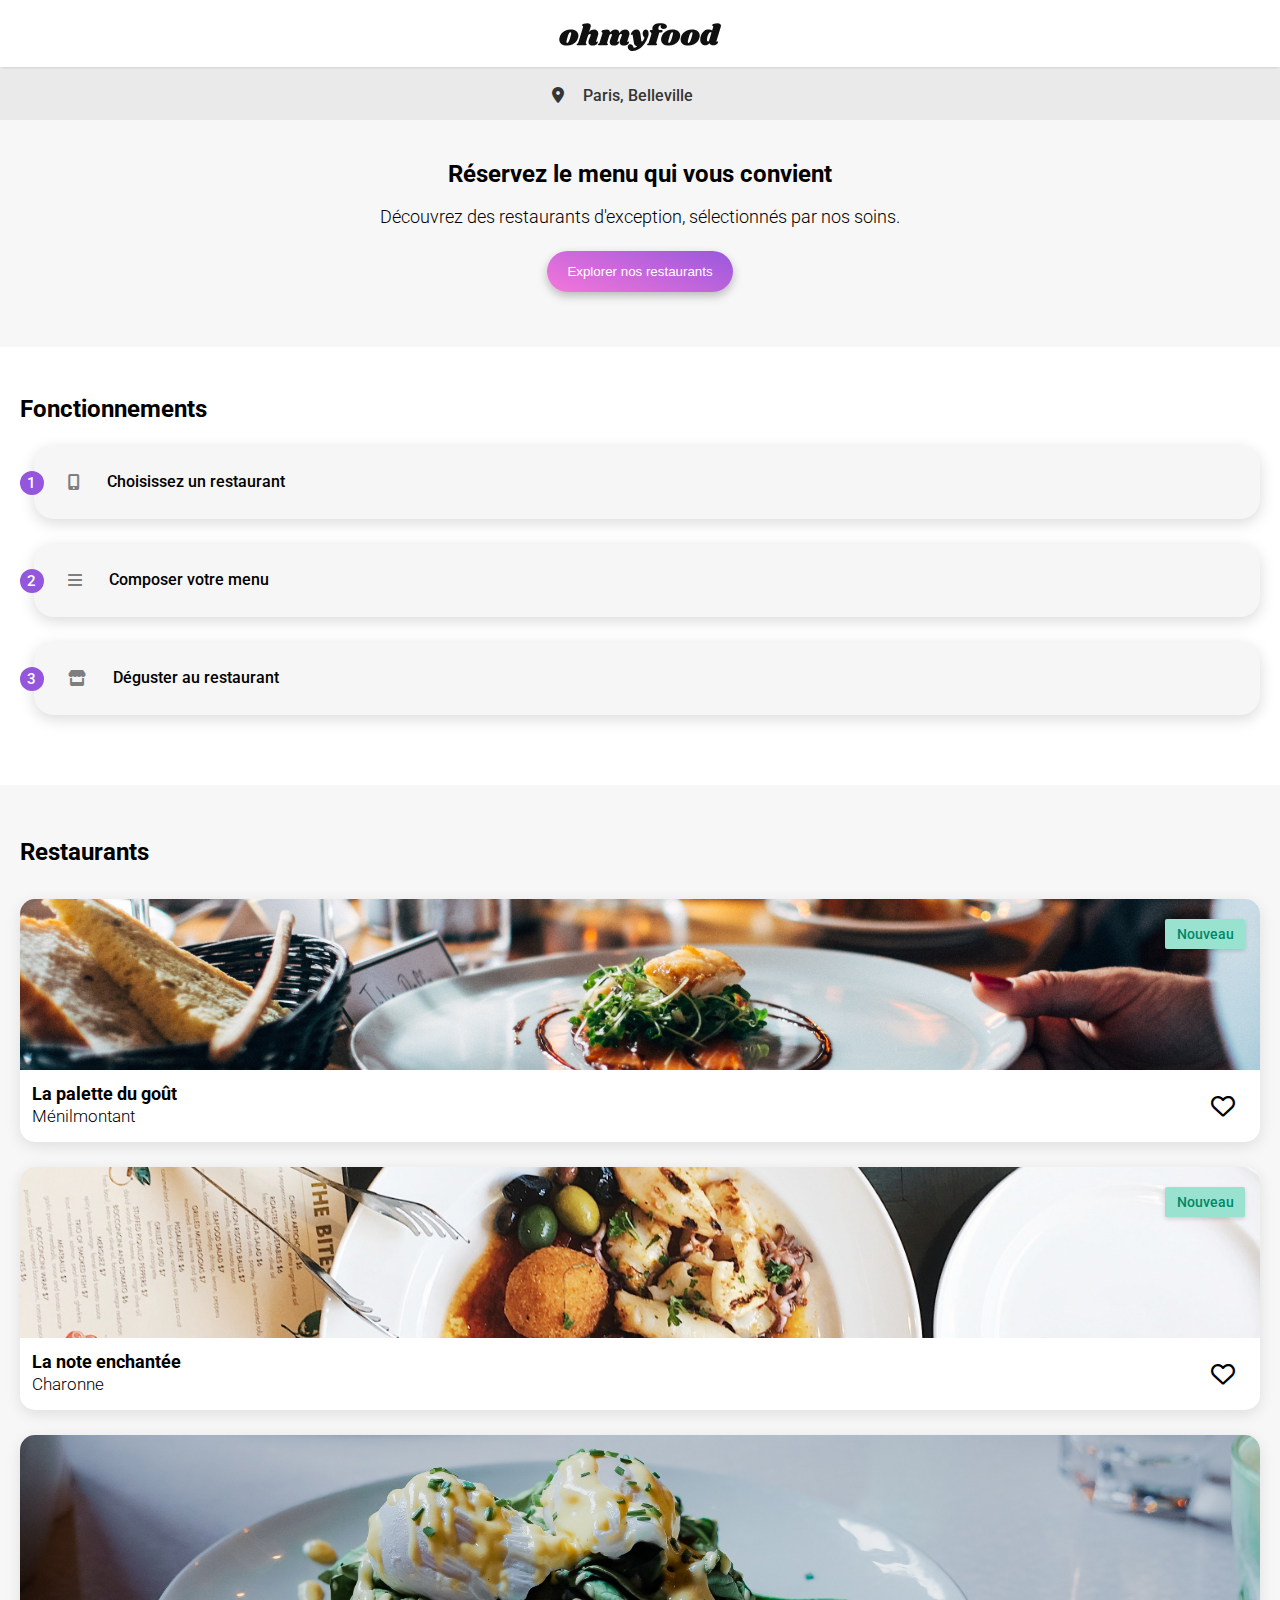
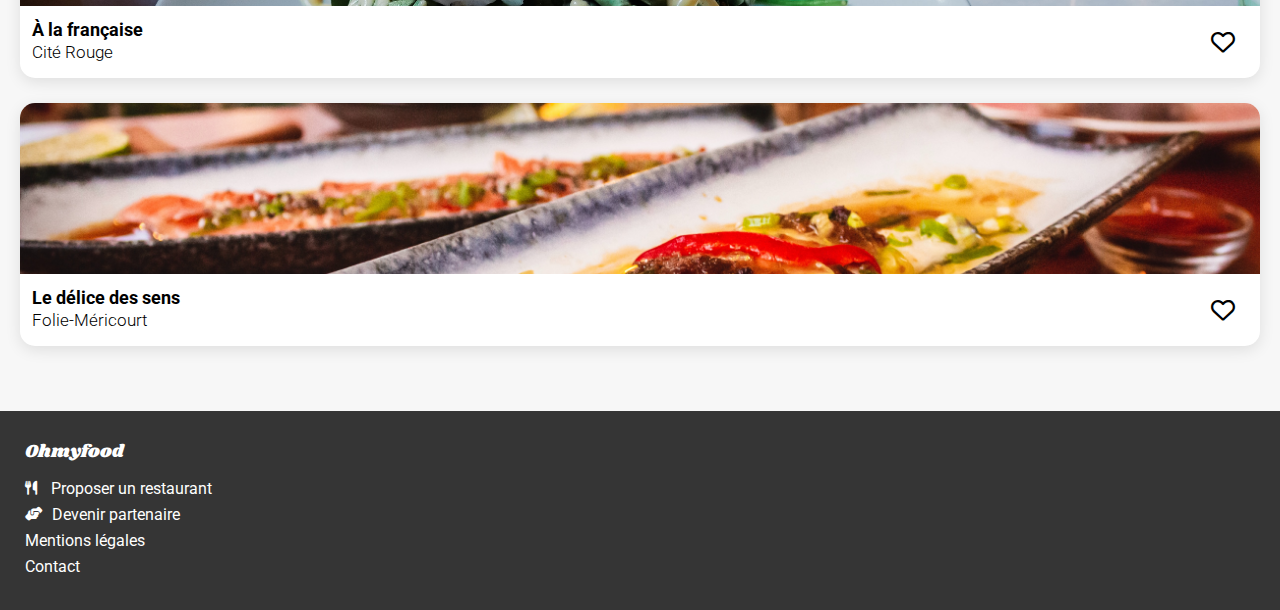
==== index.html @ 89a079c4 "bug icon" ====
<!DOCTYPE html>
<html lang="fr">
<head>
    <meta charset="UTF-8">
    <meta http-equiv="X-UA-Compatible" content="IE=edge">
    <meta name="viewport" content="width=device-width, initial-scale=1.0">
    <link rel="stylesheet" href="assets/style.css">
    <title>Oh My Food | Les meilleurs restaurants gastronomiques en un clic</title>
    <link rel="icon" type="images/png" sizes="16x16" href="assets/images/icons2-chef-hat-16.png">
    <link rel="preconnect" href="https://fonts.googleapis.com">
    <link rel="preconnect" href="https://fonts.gstatic.com" crossorigin>
    <link href="https://fonts.googleapis.com/css2?family=Roboto:wght@300;400;500;700&display=swap" rel="stylesheet">
    <link href="https://fonts.googleapis.com/css2?family=Shrikhand&display=swap" rel="stylesheet">
    <link rel="stylesheet" href="https://cdnjs.cloudflare.com/ajax/libs/font-awesome/6.3.0/css/all.min.css">
</head>
<body>
    <!-- Header -->
    <header class="logo">
        <a href="index.html"> <img src="assets/images/logo/ohmyfood@2x.svg" alt=""></a>
    </header>

    <main>
    <!-- réservation -->
        <section>
            <div class="location_reservation">
                <form class="location">
                        <i class="fa-sharp fa-solid fa-location-dot"></i>
                        <input type="search" id="city_location" name="city_search" value="Paris, Belleville" placeholder="Paris, Belleville">   
                </form>
            </div>
            <div class="explore_restaurants">
                <h1 class="title_reservation">Réservez le menu qui vous convient</h1>
                <p>Découvrez des restaurants d'exception, sélectionnés par nos soins.</p>
                <button class="button_explore" onclick="window.location.href = '#restaurants_cards';">Explorer nos restaurants</button>
            </div>
        </section>
    <!-- fonctionnement -->
        <section class="functionning">
            <h2>Fonctionnements</h2>
                <div class="main_function">
                    <div class="cards_function">
                        <div class="circle">1</div>
                        <a href="#" class="container_function">
                            <i class="fa-sharp fa-solid fa-mobile-screen-button"></i>
                            <p class="text_function">Choisissez un restaurant</p>
                        </a>
                    </div>
                    <div class="cards_function">
                        <div class="circle">2</div>
                        <a href="#" class="container_function">
                            <i class="fa-solid fa-bars"></i>
                            <p class="text_function">Composer votre menu</p>
                        </a>
                    </div>
                    <div class="cards_function">
                        <div class="circle">3</div>
                        <a href="#" class="container_function">
                            <i class="fa-solid fa-store"></i>
                            <p class="text_function">Déguster au restaurant</p>
                        </a>
                    </div>
                </div>
        </section>
    <!-- Restaurants -->
        <section id="restaurants_cards"> 
            <h2 class="title_section_restaurants">Restaurants</h2>
            <div class="section_small_cards">
                <a href="restaurants/menu_la_palette_du_gout.html" class="card">
                    <div class="new">
                        <span class="new_text">Nouveau</span>
                    </div>         
                    <img src="assets/images/restaurants/jay-wennington-N_Y88TWmGwA-unsplash.jpg" alt="entrée saumon fumé salade verte et soja">
                    <div class="container_restaurant">
                        <h3>La palette du goût</h3>
                        <p class="text_restaurant">Ménilmontant</p>
                    </div>
                    <div class="icons">
                        <i class="fa-sharp fa-regular fa-heart fa-xl"></i>
                        <i class="fa-sharp fa-solid fa-heart fa-xl"></i>  
                    </div>
                    
                </a>

                <a href="restaurants/menu_la_note_enchantee.html" class="card">
                    <div class="new">
                        <span class="new_text">Nouveau</span>
                    </div>
                    <img src="assets/images/restaurants/stil-u2Lp8tXIcjw-unsplash.jpg" alt="entrée saumon fumé salade verte et soja">
                    <div class="container_restaurant">
                        <h3>La note enchantée</h3>
                        <p class="text_restaurant">Charonne</p>
                    </div>
                    <div class="icons">
                        <i class="fa-sharp fa-regular fa-heart fa-xl"></i>
                        <i class="fa-sharp fa-solid fa-heart fa-xl"></i>  
                    </div>
                </a>

                <a href="restaurants/menu_a_la_francaise.html" class="card">
                    <img src="assets/images/restaurants/toa-heftiba-DQKerTsQwi0-unsplash.jpg" alt="entrée saumon fumé salade verte et soja">
                    <div class="container_restaurant">
                        <h3>À la française</h3>
                        <p class="text_restaurant">Cité Rouge</p>
                    </div>
                    <div class="icons">
                        <i class="fa-sharp fa-regular fa-heart fa-xl"></i>
                        <i class="fa-sharp fa-solid fa-heart fa-xl"></i>  
                    </div>
                </a>

                <a href="restaurants/menu_le_delice_des_sens.html" class="card">
                    <img src="assets/images/restaurants/louis-hansel-shotsoflouis-qNBGVyOCY8Q-unsplash.jpg" alt="entrée saumon fumé salade verte et soja">
                    <div class="container_restaurant">
                        <h3>Le délice des sens</h3>
                        <p class="text_restaurant">Folie-Méricourt</p>
                    </div>
                    <div class="icons">
                        <i class="fa-sharp fa-regular fa-heart fa-xl"></i>
                        <i class="fa-sharp fa-solid fa-heart fa-xl"></i>  
                    </div>
                </a>
            </div>
        </section>
    </main>

    <!-- footer -->
    <footer class="footer">

        <div class="footer_column">
            <p class="title_footer">Ohmyfood</p>
        </div>

        <div class="footer_column">
            <i class="fa-solid fa-utensils fa-sm"></i>
            <a href="#" class="link_footer">Proposer un restaurant</a>
        </div>

        <div class="footer_column">
            <i class="fa-solid fa-handshake-angle fa-sm"></i>
            <a href="#" class="link_footer2">Devenir partenaire</a>
        </div>

        <div class="footer_column">
            <a href="#">Mentions légales</a>
        </div>

        <div class="footer_column">
            <a href="mailto:@ohmyfood@contact.com">Contact</a>
        </div>

    </footer>    
</body>
</html>
---- assets/style.css ----
html, body, div, span, applet, object, iframe,
h1, h2, h3, h4, h5, h6, p, blockquote, pre,
a, abbr, acronym, address, big, cite, code,
del, dfn, em, img, ins, kbd, q, s, samp,
small, strike, strong, sub, sup, tt, var,
b, u, i, center,
dl, dt, dd, ol, ul, li,
fieldset, form, label, legend,
table, caption, tbody, tfoot, thead, tr, th, td,
article, aside, canvas, details, embed, 
figure, figcaption, footer, header, hgroup, 
menu, nav, output, ruby, section, summary,
time, mark, audio, video {
	margin: 0;
	padding: 0;
	border: 0;
	font-size: 100%;
	font: inherit;
	vertical-align: baseline;
    box-sizing: border-box;
}
/* HTML5 display-role reset for older browsers */
article, aside, details, figcaption, figure, 
footer, header, hgroup, menu, nav, section {
	display: block;
}
body {
	line-height: 1;
}
ol, ul {
	list-style: none;
}
blockquote, q {
	quotes: none;
}
blockquote:before, blockquote:after,
q:before, q:after {
	content: '';
	content: none;
}
table {
	border-collapse: collapse;
	border-spacing: 0;
}

html, body {
    font-family: 'Roboto', sans-serif;
    font-weight: 500;
    color: #000;
    font-size: 16px;
    background-color: #F7F7F7;
}

body a {
    text-decoration: none;
    color: #000;
}

h1, h2 {
    font-weight: 700;
    font-size: 24px;
}

h3 {
    font-weight: 700;
    font-size: 18px;
}

p {
    font-size: 16px;
}

/*header*/

.logo {
    display: flex;
    justify-content: center;
    background-color: #fff;
    box-shadow: 0px 2px 4px rgba(0, 0, 0, 0.15);
}

.logo a {
    margin: 15px 0 5px;
}

.logo img {
    width: 162px;
    height: 44px;
}

/*reservation*/

.location_reservation {
    display: flex;
    align-items: center;
    background-color: #EAEAEA;
    height: 50px;
    margin-top: 3px;
}

.location {
    margin: 0 auto;
    padding-left: 60px;

}

#city_location {
    border: none;
    background-color: transparent;
    margin-left: 5px;
    padding-left: 10px;
    height: 30px;
    color: #353535;
    font-size: 16px;
    font-weight: 500;
    font-family: 'Roboto', sans-serif;
    cursor: pointer;
}

#city_location::placeholder {
    color: #353535;
    font-size: 16px;
    font-weight: 500;
    font-family: 'Roboto', sans-serif;
}

#city_location:focus::placeholder {
    color: transparent;
}

#city_location:focus {
    border-radius: 20px;
    color: #353535;
}

.location .fa-location-dot {
    color: #353535;
    transition: none;
    opacity: 1;
}

.explore_restaurants {
    text-align: center;
}

.explore_restaurants h1 {
    margin: 40px 50px 0;
    line-height: 28px;
}

.explore_restaurants p {
    margin: 20px 30px 0;
    font-size: 18px;
    font-weight: 300;
}

.button_explore {
    margin: 25px 0 55px;
    border-radius: 25px;
    box-shadow: 0px 4px 10px rgba(0, 0, 0, 0.25);
    background: linear-gradient(200.64deg, #9356DC -5.2%, #FF79DA 110.74%);
    padding: 13px 20px;
    border: none;
    font-weight: 500;
    color: #fff;
    transform: scale(1);
    transition: all 0.3s ease-in 0.1s;
}

.button_explore:hover {
    box-shadow: 0px 4px 10px rgba(0, 0, 0, 0.35);
    opacity: 0.7;
    cursor: pointer;
    /*background: #FFFFFF;
    color: #9356DC;*/
    transform: scale(1.1);
}

/*fonctionnement*/

.functionning {
    background-color: #ffff;
    padding: 50px 20px 70px;
}

.cards_function {
    display: flex;
    align-items: center;
    margin-top: 25px;
    transform: scale(1);
    transition: transform 0.3s ease-in-out 0.1s;
}

.cards_function:hover {
    transform: scale(1.05);
}

.circle{
    padding:5px;
    width:24px;
    background:#9356DC;
    height:24px;
    text-align:center;
    border-radius:24px;
    color: #fff;
    font-size: 15px;
    margin-right: 25px;
    z-index: 2;
}

.container_function .fa-mobile-screen-button, .container_function .fa-bars, .container_function .fa-store {
    color: #7E7E7E;
    transition: none;
    opacity: 1;
}

.container_function {
    display: flex;
    width: 100%;
    height: 73px;
    background-color: #F6F6F6;
    box-shadow: 0px 4px 15px rgba(0, 0, 0, 0.15);
    border-radius: 20px;
    padding: 28px 0 28px 34px;
    margin-left: -35px;
    z-index: 1;
}

.container_function:hover {
    box-shadow: 0px 4px 15px rgba(0, 0, 0, 0.35);
}

.container_function:hover .fa-solid {
    color: #9356DC;
    transition: none;
    opacity: 1;
}

.text_function {
    padding-left: 27px;
}

/*restaurants*/

#restaurants_cards {
    margin: 55px 20px 65px;
}

.title_section_restaurants {
    margin-bottom: 35px;
}

.section_small_cards {
    display: flex;
    flex-direction: column;
    gap: 25px;
}

.card {
    display: grid;
    grid-template: 70% 30% / 75% 25%;
    width: 100%;
    background: #FFFFFF;
    box-shadow: 0px 4px 15px rgba(0, 0, 0, 0.1);
    border-radius: 15px;
    z-index: 0;
}

.card:hover {
    box-shadow: 0px 4px 15px rgba(0, 0, 0, 0.25);
}

.card img {
    grid-area: 1 / 1 / 2 / 3;
    border-top-right-radius: 15px;
    border-top-left-radius: 15px ;
    width:100%;
    height:171px;
    object-fit: cover;
}

.new {
    grid-area: 1 / 2 / 1 / 3;
    z-index: 1;
    display: flex;
    justify-content: flex-end;
    margin-top: 20px;
    margin-right: 15px;
}

.new_text {
    width: 80px;
    height: 30px;
    background-color: #99E2D0;
    color: #008766;
    font-size: 14px;
    text-align: center;
    padding: 8px 10px;
    box-shadow: 0px 2px 4px rgba(0, 0, 0, 0.15);
    border-radius: 2px;   
}

.container_restaurant {
    padding: 16px 25px 16px 12px;
}

.text_restaurant {
    margin-top: 5px;
    font-size: 17px;
    font-weight: 300;
}

.icons {
    display:flex;
    justify-content: flex-end;
    align-items: center;
    padding-right: 25px;
}

i.fa-regular {
    line-height: 1;
    margin-right: -24px;
}

i.fa-solid {
    color: transparent;
    line-height: 1;
    transition: opacity 0.5s ease-in;
    opacity: 0.5;
}

i.fa-solid:hover{
    background-image:linear-gradient(200.64deg, #9356DC -5.2%, #FF79DA 110.74%);
    background-clip: text;
    -webkit-background-clip: text;
    z-index: 1;
    opacity: 1;
}

/*footer*/

.footer {
    background: #353535;
    padding: 22px 25px 35px;
    color: #fff;
}

i.fa-utensils, i.fa-handshake-angle {
    color: #fff;
    transition: none;
    opacity: 1;
}

.title_footer {
    font-family: 'Shrikhand', cursive;
    font-size: 18px;
    color: #ffff;
    font-weight: 400;
    margin-bottom: 20px;
}

.footer a {
    color: #fff;
    font-size: 16px;
    font-weight: 400;
}

.footer a:hover {
    text-decoration: underline;
}

.footer_column {
    margin-top: 10px;
}

.link_footer {
    margin-left: 10px;
}

.link_footer2 {
    margin-left: 5px ;
}
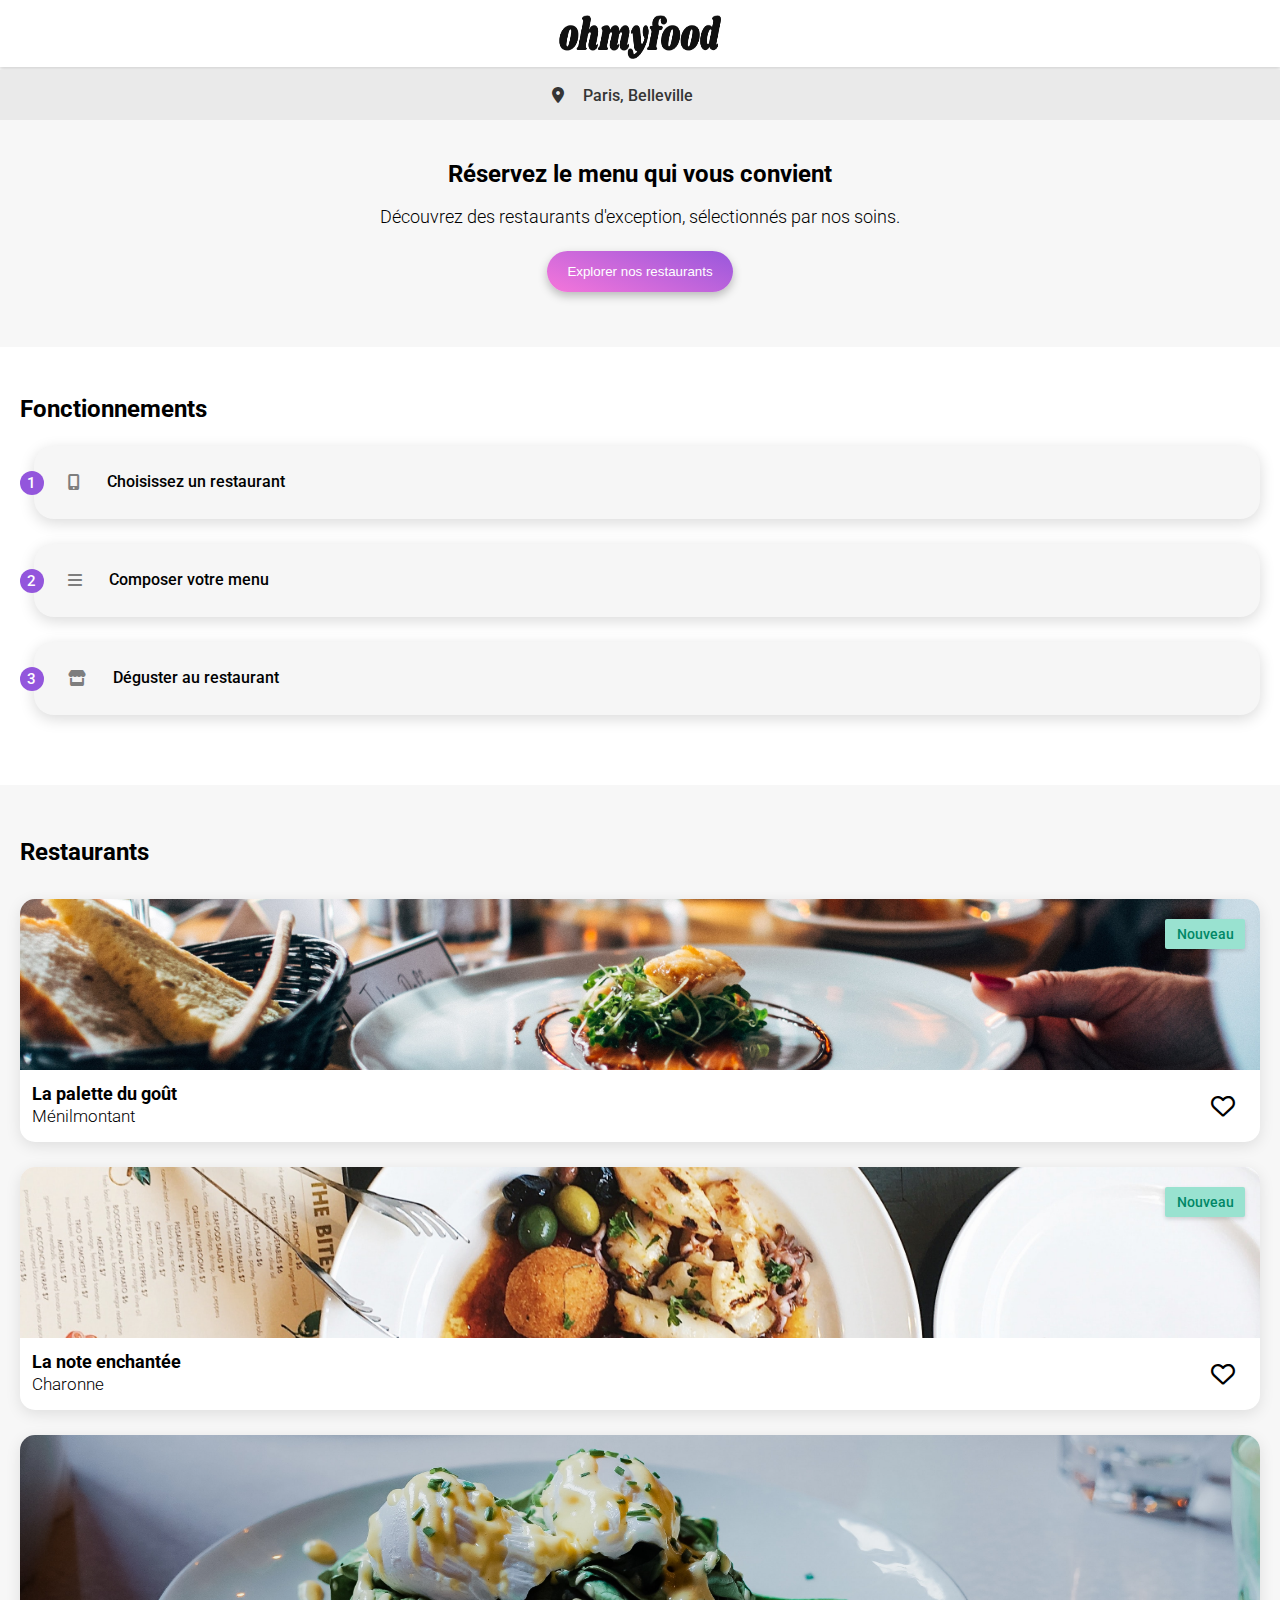
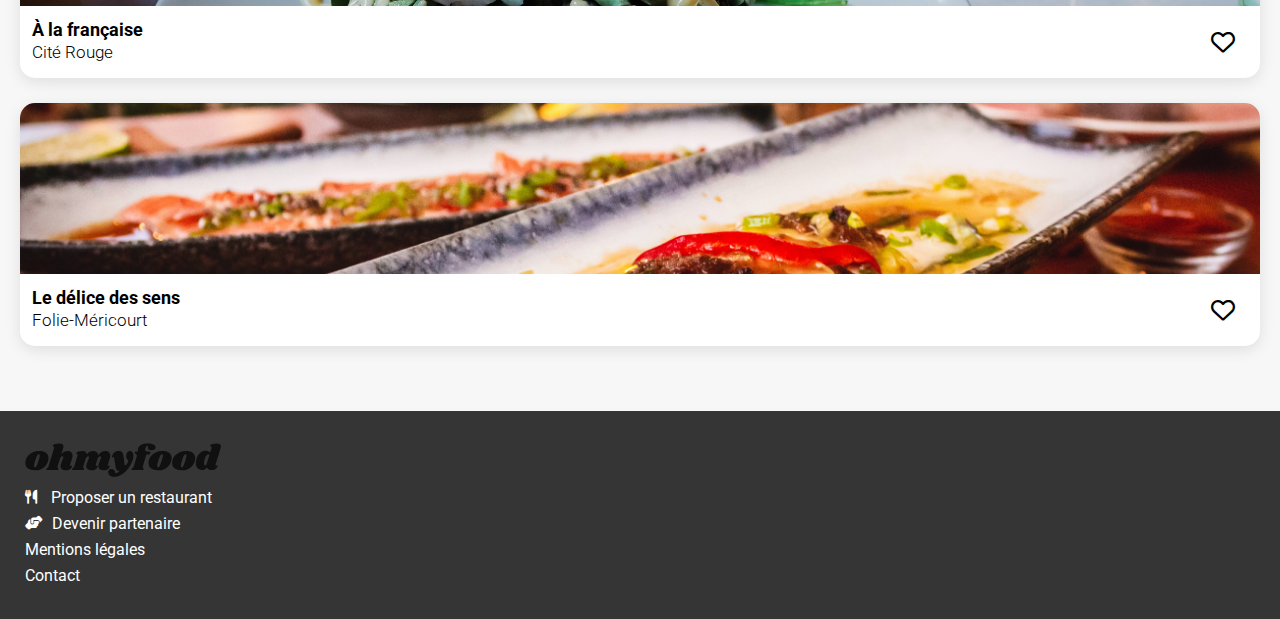
==== commit 38a0aed5: "icon svg" ====
--- a/index.html
+++ b/index.html
@@ -16,7 +16,7 @@
 <body>
     <!-- Header -->
     <header class="logo">
-        <a href="index.html"> <img src="assets/images/logo/ohmyfood@2x.svg" alt=""></a>
+        <a href="index.html"> <img src="assets/images/logo/ohmyfood.png" alt=""></a>
     </header>
 
     <main>
@@ -77,8 +77,7 @@
                     <div class="icons">
                         <i class="fa-sharp fa-regular fa-heart fa-xl"></i>
                         <i class="fa-sharp fa-solid fa-heart fa-xl"></i>  
-                    </div>
-                    
+                    </div>   
                 </a>
 
                 <a href="restaurants/menu_la_note_enchantee.html" class="card">
@@ -127,7 +126,7 @@
     <footer class="footer">
 
         <div class="footer_column">
-            <p class="title_footer">Ohmyfood</p>
+            <img src="assets/images/logo/ohmyfood@2x.svg" alt="logo_oh_my_food" class="icon_footer">
         </div>
 
         <div class="footer_column">
@@ -145,7 +144,7 @@
         </div>
 
         <div class="footer_column">
-            <a href="mailto:@ohmyfood@contact.com">Contact</a>
+            <a href="mailto:ohmyfood@contact.com" target="_blank">Contact</a>
         </div>
 
     </footer>    
--- a/assets/style.css
+++ b/assets/style.css
@@ -163,17 +163,13 @@
     border: none;
     font-weight: 500;
     color: #fff;
-    transform: scale(1);
-    transition: all 0.3s ease-in 0.1s;
+    transition: all 0.3s ease-out 0.2s;
 }
 
 .button_explore:hover {
     box-shadow: 0px 4px 10px rgba(0, 0, 0, 0.35);
-    opacity: 0.7;
     cursor: pointer;
-    /*background: #FFFFFF;
-    color: #9356DC;*/
-    transform: scale(1.1);
+    filter: brightness(1.15);
 }
 
 /*fonctionnement*/
@@ -268,6 +264,7 @@
 
 .card:hover {
     box-shadow: 0px 4px 15px rgba(0, 0, 0, 0.25);
+    filter: brightness(1.1);
 }
 
 .card img {
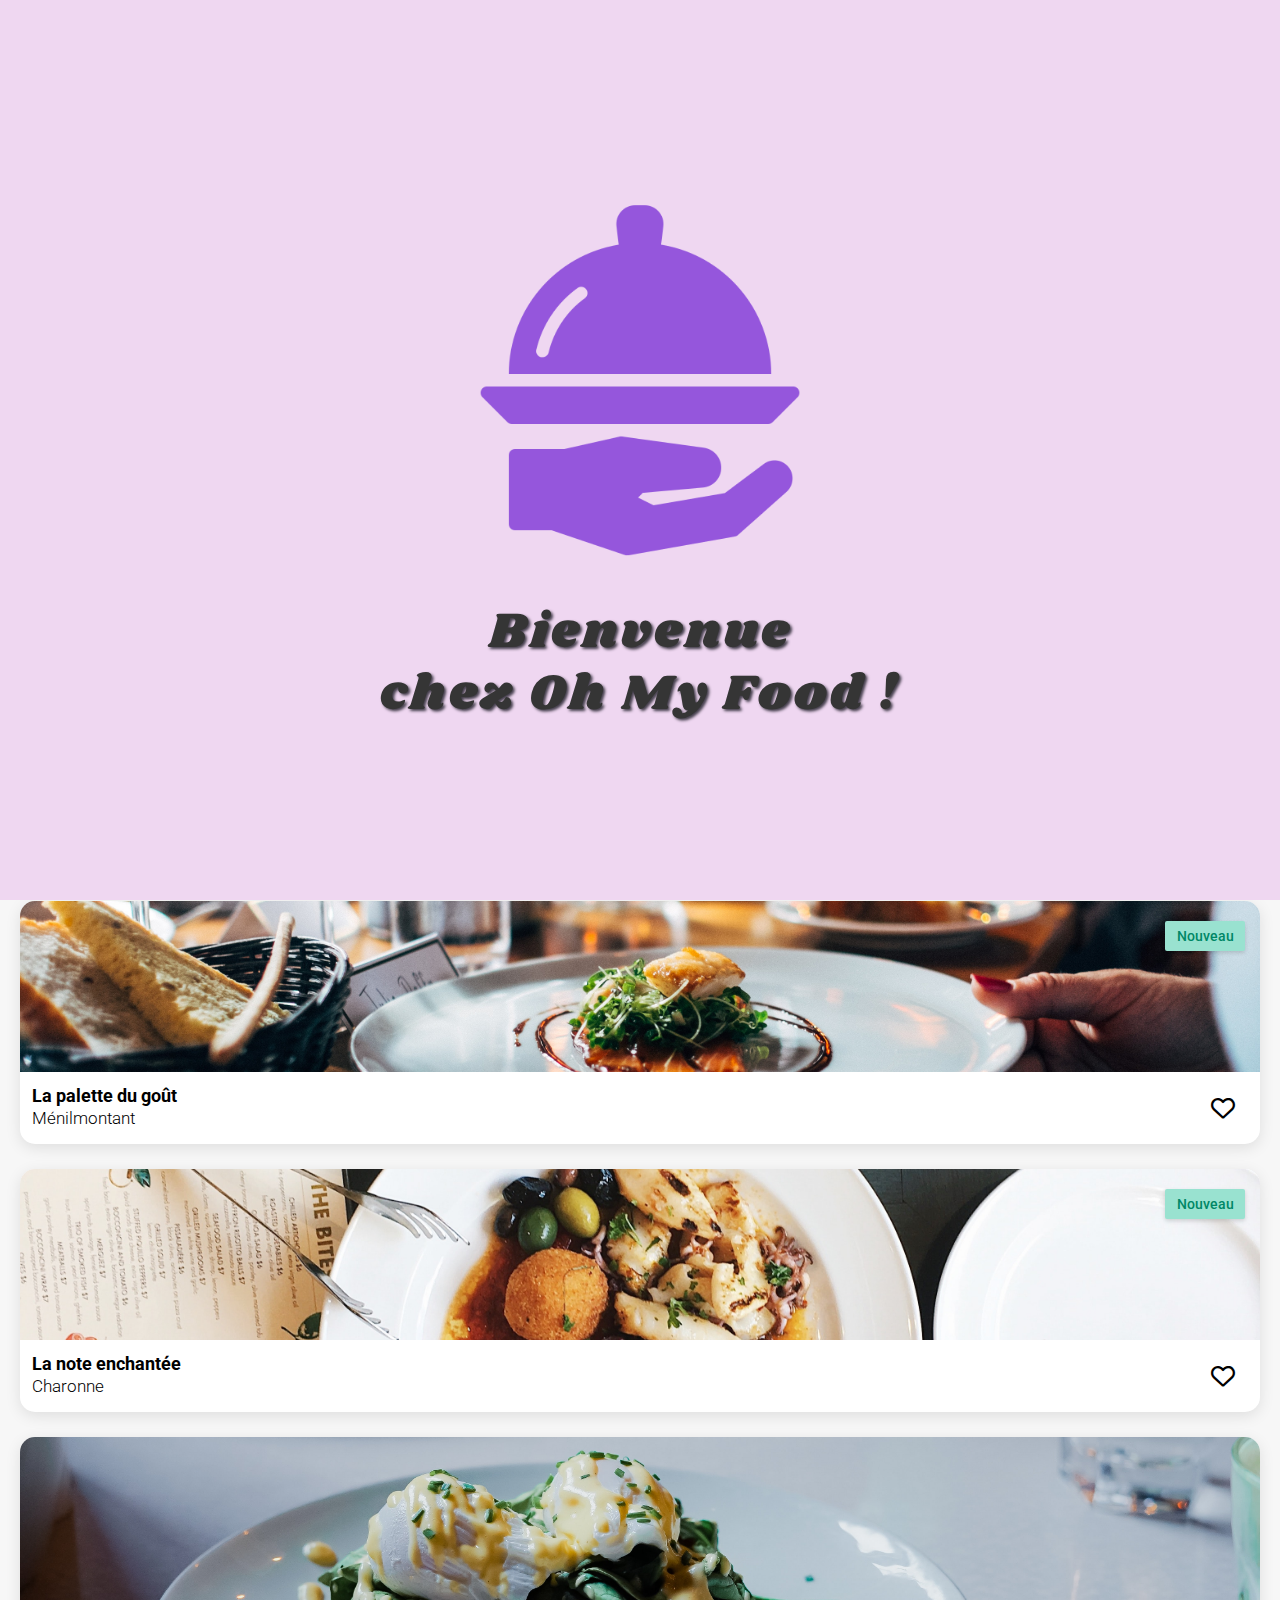
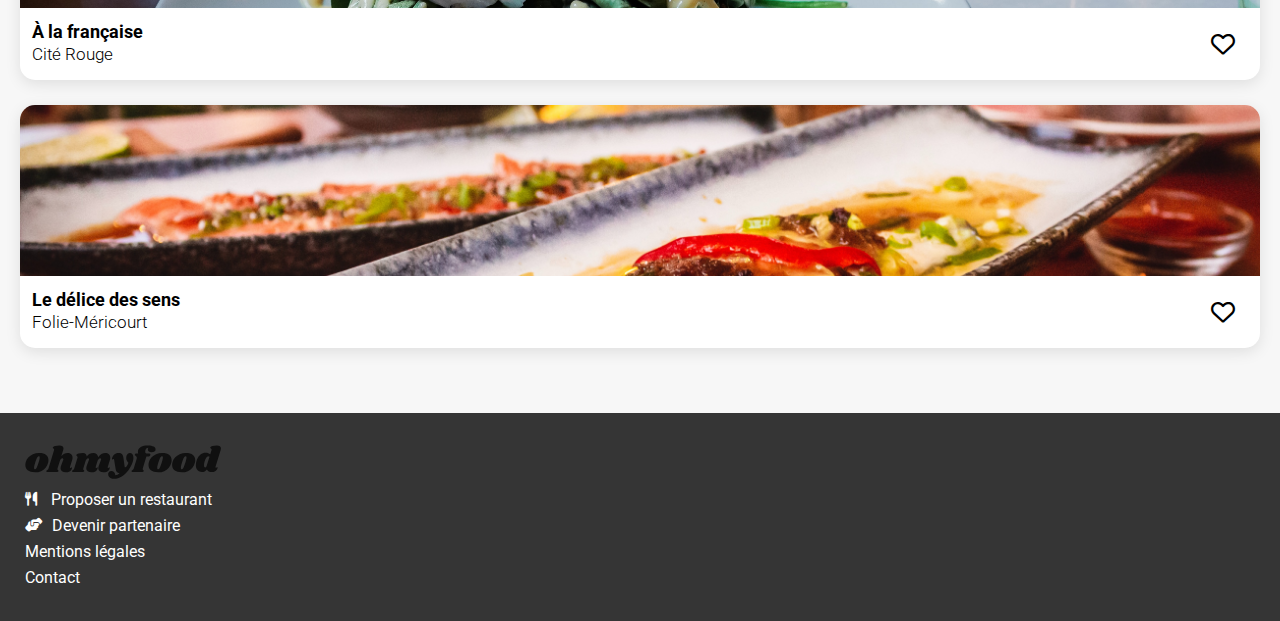
==== commit 1f0794f6: "margin keyframes" ====
--- a/index.html
+++ b/index.html
@@ -14,6 +14,17 @@
     <link rel="stylesheet" href="https://cdnjs.cloudflare.com/ajax/libs/font-awesome/6.3.0/css/all.min.css">
 </head>
 <body>
+    <!-- Loader -->
+    <div class="loader">
+        <div class="img_loader">
+            <img src="assets/images/cloche.png" alt="cloche de restaurant">
+        </div>
+        <div class="welcome">
+            Bienvenue <br>
+            chez Oh My Food !
+        </div>
+    </div>
+    
     <!-- Header -->
     <header class="logo">
         <a href="index.html"> <img src="assets/images/logo/ohmyfood.png" alt=""></a>
@@ -40,24 +51,24 @@
                 <div class="main_function">
                     <div class="cards_function">
                         <div class="circle">1</div>
-                        <a href="#" class="container_function">
+                        <div class="container_function">
                             <i class="fa-sharp fa-solid fa-mobile-screen-button"></i>
                             <p class="text_function">Choisissez un restaurant</p>
-                        </a>
+                        </div>
                     </div>
                     <div class="cards_function">
                         <div class="circle">2</div>
-                        <a href="#" class="container_function">
+                        <div class="container_function">
                             <i class="fa-solid fa-bars"></i>
                             <p class="text_function">Composer votre menu</p>
-                        </a>
+                        </div>
                     </div>
                     <div class="cards_function">
                         <div class="circle">3</div>
-                        <a href="#" class="container_function">
+                        <div class="container_function">
                             <i class="fa-solid fa-store"></i>
                             <p class="text_function">Déguster au restaurant</p>
-                        </a>
+                        </div>
                     </div>
                 </div>
         </section>
--- a/assets/style.css
+++ b/assets/style.css
@@ -54,6 +54,7 @@
 body a {
     text-decoration: none;
     color: #000;
+    position: relative;
 }
 
 h1, h2 {
@@ -70,6 +71,67 @@
     font-size: 16px;
 }
 
+/*loader*/
+
+.loader {
+    position: fixed;
+    display: flex;
+    flex-direction: column;
+    justify-content: center;
+    align-items: center;
+    background-color: #efd7f1;
+    width: 100%;
+    height: 100%;
+    opacity: 1;
+    z-index: 1;
+    animation: loader 2s ease-out 0.5s forwards;
+}
+
+.img_loader img {
+    width: 400px;
+    height: 400px;
+    filter: invert(46%) sepia(34%) saturate(6324%) hue-rotate(242deg) brightness(90%) contrast(91%);
+}
+
+.welcome {
+    margin-top: 25px;
+    font-family: 'Shrikhand', cursive;
+    font-size: 50px;
+    font-weight: 400;
+    text-align: center;
+    text-shadow: 2px 2px 3px #423D4A;
+    color: #353535;
+    line-height: 1.25;
+    letter-spacing: 3px;
+}
+
+@keyframes loader {
+    0% { 
+        opacity: 1;
+        z-index: 1;
+    }
+
+    25% { 
+        opacity: 0.75;
+        z-index: 1;
+        }
+
+    50% {
+        opacity: 0.5;
+        z-index: 1;
+    }
+
+    95% { 
+        opacity: 0.25;
+        z-index: 1;
+        }
+
+    100% { 
+     opacity: 0;
+     z-index: 0;
+    }
+}
+
 /*header*/
 
 .logo {
@@ -80,12 +142,12 @@
 }
 
 .logo a {
-    margin: 15px 0 5px;
+    margin: 23px 0 15px;
 }
 
 .logo img {
     width: 162px;
-    height: 44px;
+    height: auto;
 }
 
 /*reservation*/
@@ -224,6 +286,8 @@
 
 .container_function:hover {
     box-shadow: 0px 4px 15px rgba(0, 0, 0, 0.35);
+    background-color: #F5EDFF;
+    cursor: pointer;
 }
 
 .container_function:hover .fa-solid {
@@ -323,7 +387,7 @@
     color: transparent;
     line-height: 1;
     transition: opacity 0.5s ease-in;
-    opacity: 0.5;
+    opacity: 0;
 }
 
 i.fa-solid:hover{
@@ -348,14 +412,6 @@
     opacity: 1;
 }
 
-.title_footer {
-    font-family: 'Shrikhand', cursive;
-    font-size: 18px;
-    color: #ffff;
-    font-weight: 400;
-    margin-bottom: 20px;
-}
-
 .footer a {
     color: #fff;
     font-size: 16px;
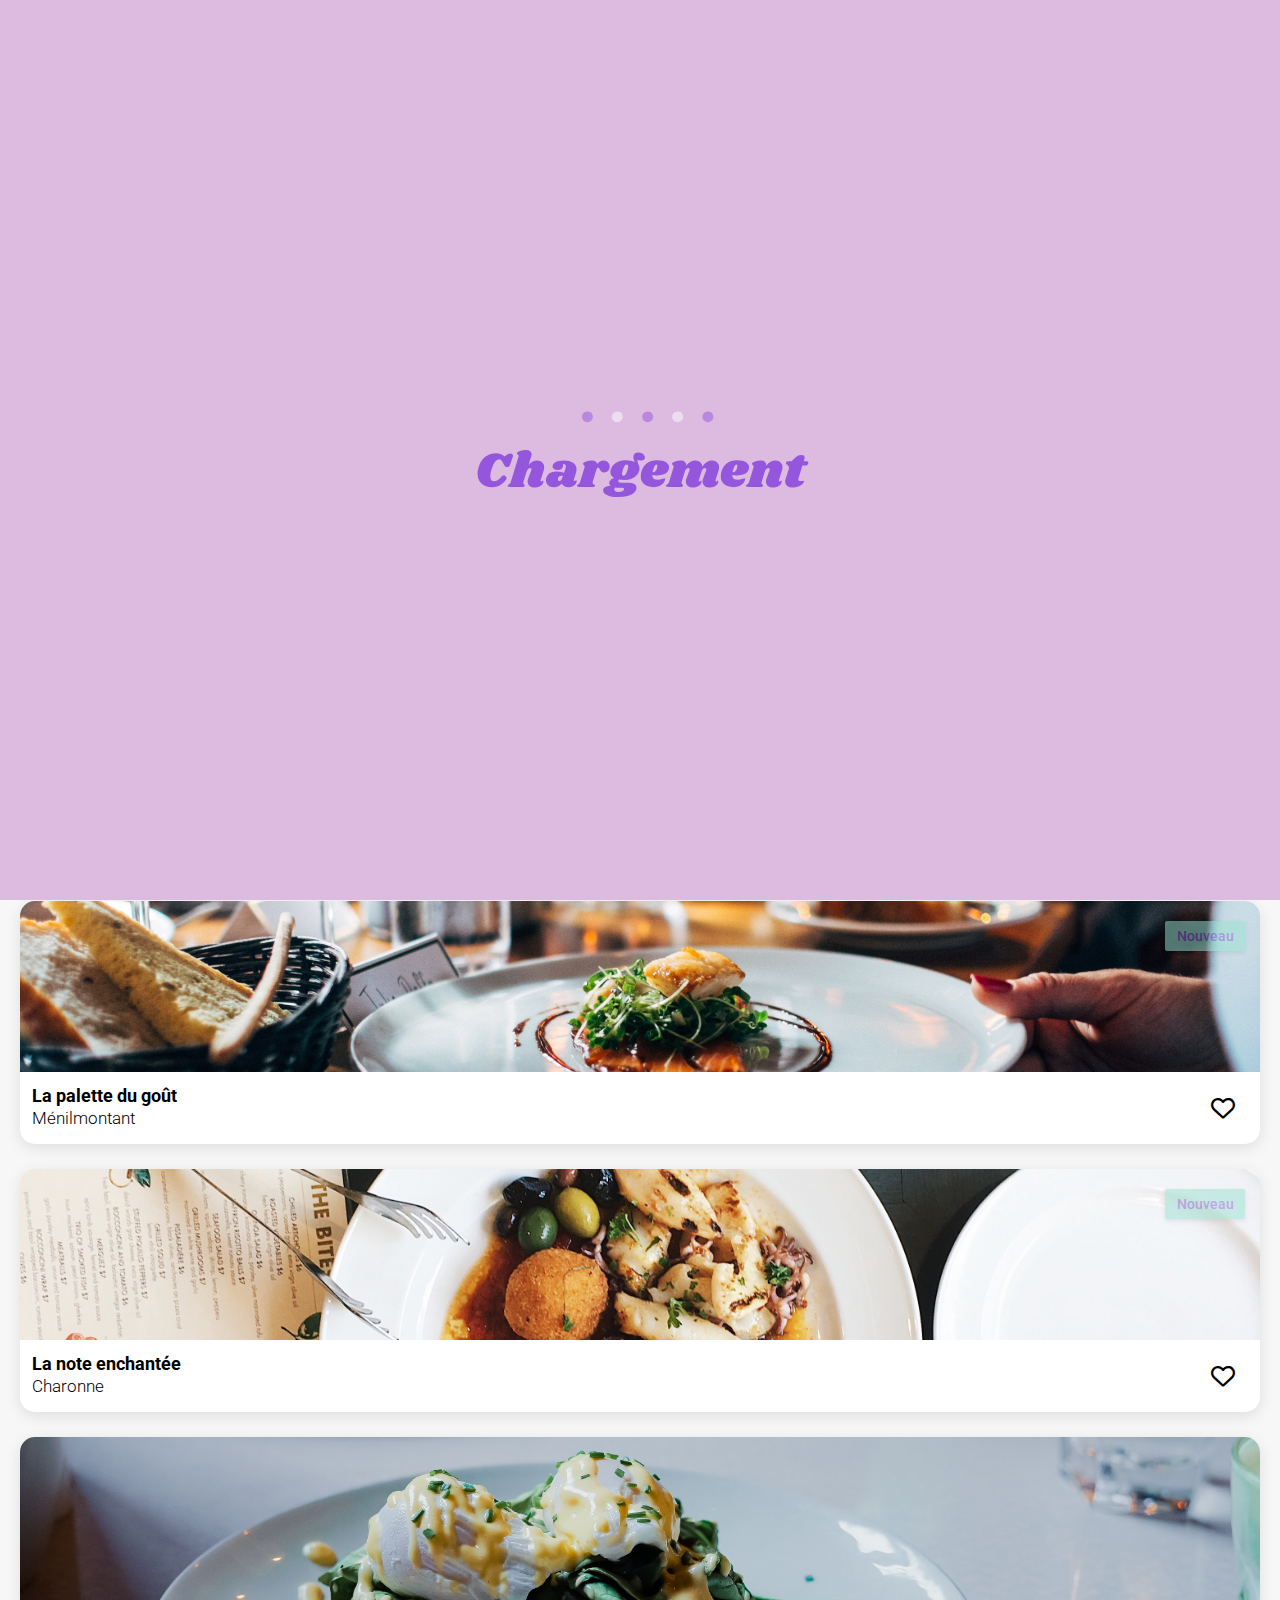
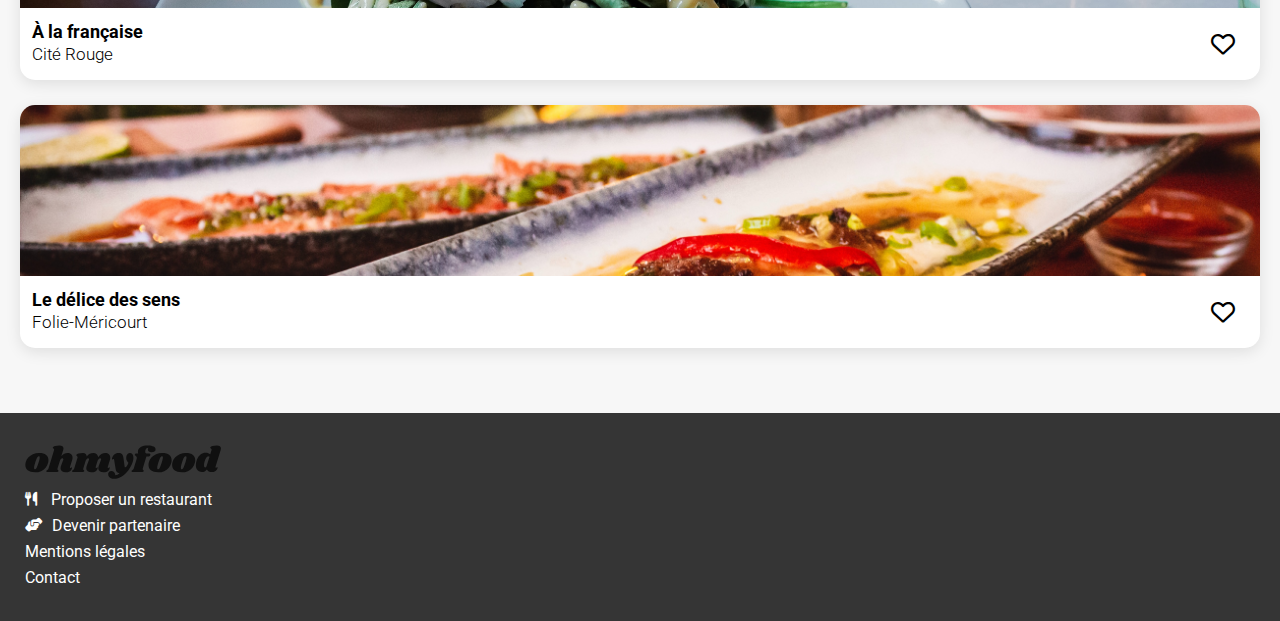
==== commit 799451b9: "modifs loader" ====
--- a/index.html
+++ b/index.html
@@ -16,12 +16,11 @@
 <body>
     <!-- Loader -->
     <div class="loader">
-        <div class="img_loader">
-            <img src="assets/images/cloche.png" alt="cloche de restaurant">
+        <div class="welcome">
+            <span>●</span><span>●</span><span>●</span><span>●</span><span>●</span>
         </div>
-        <div class="welcome">
-            Bienvenue <br>
-            chez Oh My Food !
+        <div class="title_loader">
+            Chargement
         </div>
     </div>
     
@@ -32,7 +31,7 @@
 
     <main>
     <!-- réservation -->
-        <section>
+        <section class="section_reservation">
             <div class="location_reservation">
                 <form class="location">
                         <i class="fa-sharp fa-solid fa-location-dot"></i>
--- a/assets/style.css
+++ b/assets/style.css
@@ -79,56 +79,92 @@
     flex-direction: column;
     justify-content: center;
     align-items: center;
-    background-color: #efd7f1;
+    background-color: #ddbbe0;
     width: 100%;
     height: 100%;
     opacity: 1;
     z-index: 1;
-    animation: loader 2s ease-out 0.5s forwards;
-}
-
-.img_loader img {
-    width: 400px;
-    height: 400px;
-    filter: invert(46%) sepia(34%) saturate(6324%) hue-rotate(242deg) brightness(90%) contrast(91%);
+    animation: loader 3s linear 0.2s forwards;
 }
 
 .welcome {
-    margin-top: 25px;
+    color: #9356DC;
+    font-size: 25px;
+}
+
+.welcome span {
+    display: inline-block;
+    color: #9356DC;
+    animation: pulse 0.6s reverse infinite;
+    padding-left: 15px;
+    opacity: 0.5;
+}
+
+span:nth-child(1) {
+    animation-delay: 0.1s;
+    color: #9356DC;
+    opacity: 0.5;
+}
+
+span:nth-child(2) {
+    animation-delay: 0.2s;
+    color:#fff;
+    opacity: 0.5;
+}
+
+span:nth-child(3) {
+    animation-delay: 0.3s;
+    color: #9356DC;
+    opacity: 0.5;
+}
+
+span:nth-child(4) {
+    animation-delay: 0.4s;
+    color: #fff;
+    opacity: 0.5;
+}
+
+span:nth-child(5) {
+    animation-delay: 0.5s;
+    color: #9356DC;
+    opacity: 0.5;
+}
+
+.title_loader {
+    color: #9356DC;
     font-family: 'Shrikhand', cursive;
     font-size: 50px;
-    font-weight: 400;
-    text-align: center;
-    text-shadow: 2px 2px 3px #423D4A;
-    color: #353535;
-    line-height: 1.25;
-    letter-spacing: 3px;
+    margin-top: 20px;
 }
 
 @keyframes loader {
     0% { 
         opacity: 1;
+    }
+
+    70% {
+        opacity: 0.5;
+    }
+
+    100% { 
+        opacity: 0;
+        z-index: -1;
+    }
+
+    0%, 25%, 50%, 95% {
         z-index: 1;
     }
-
-    25% { 
-        opacity: 0.75;
-        z-index: 1;
-        }
-
-    50% {
+}
+
+@keyframes pulse {
+    0% {
+        transform: scale(1);
         opacity: 0.5;
-        z-index: 1;
-    }
-
-    95% { 
-        opacity: 0.25;
-        z-index: 1;
-        }
-
-    100% { 
-     opacity: 0;
-     z-index: 0;
+    }
+
+    100% {
+        transform: scale(1.5);
+        opacity: 1;
     }
 }
 
@@ -163,7 +199,6 @@
 .location {
     margin: 0 auto;
     padding-left: 60px;
-
 }
 
 #city_location {
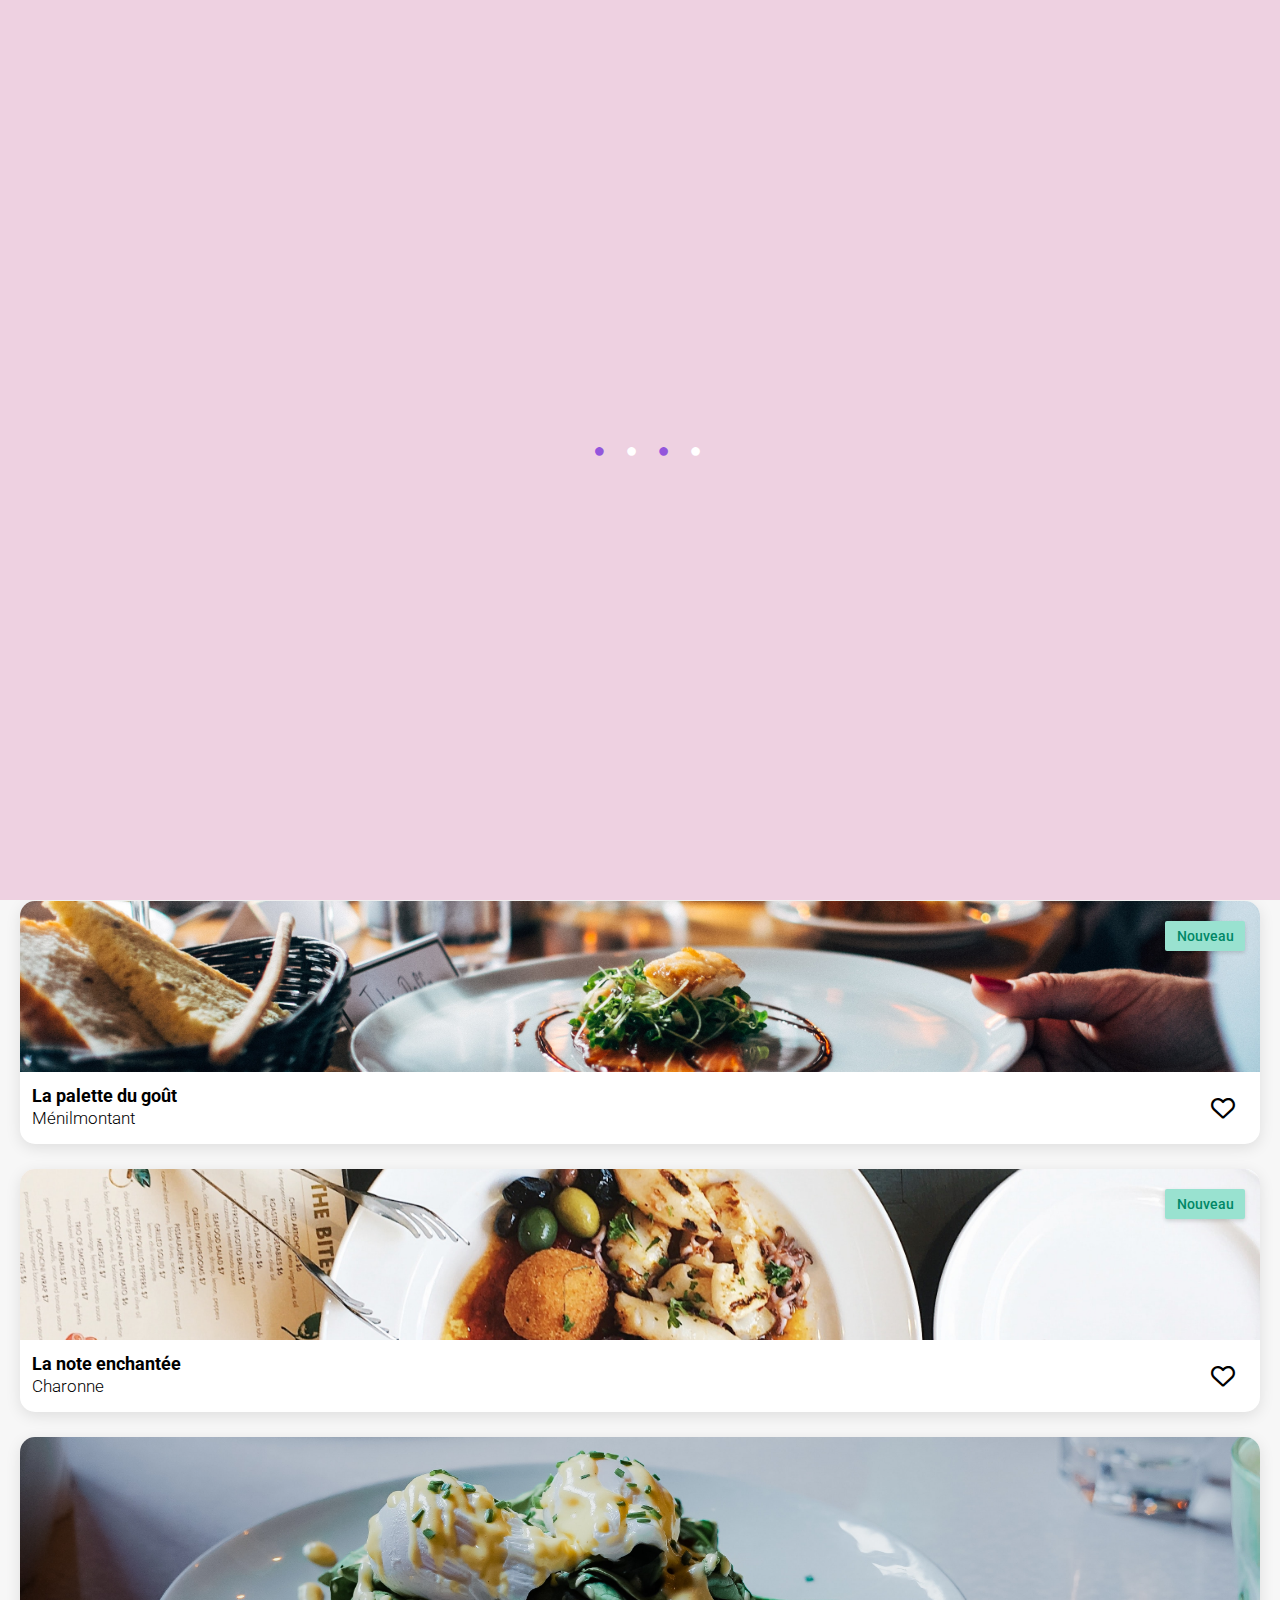
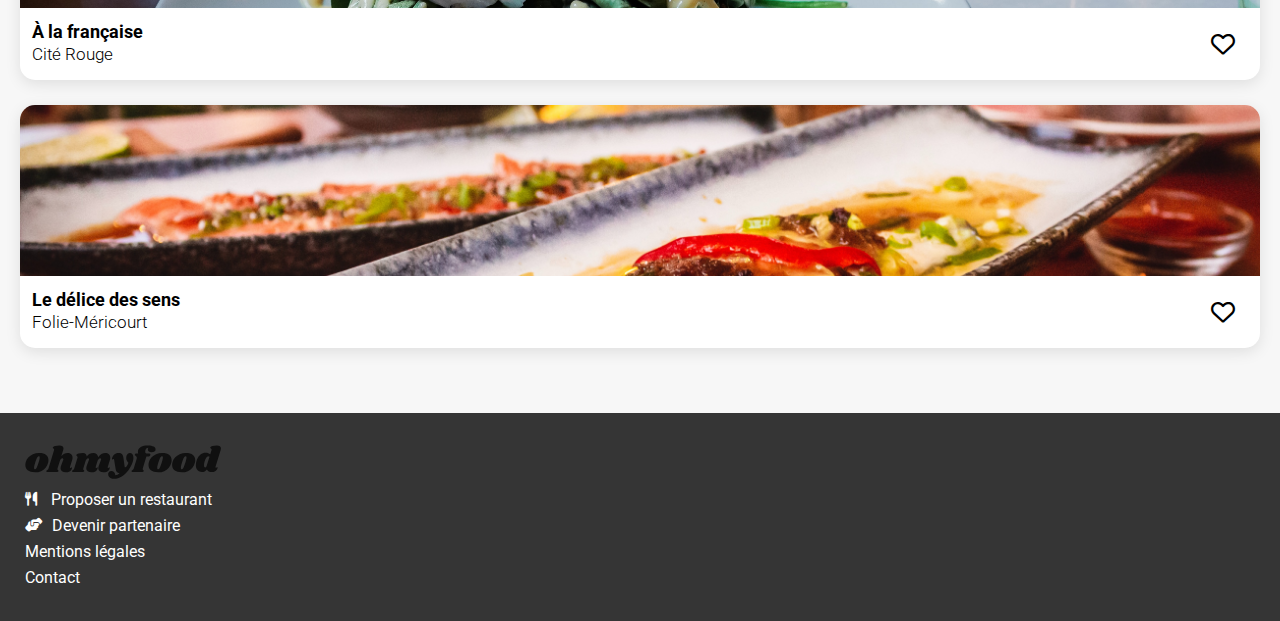
==== commit 0118b8fa: "change loader" ====
--- a/index.html
+++ b/index.html
@@ -17,10 +17,10 @@
     <!-- Loader -->
     <div class="loader">
         <div class="welcome">
-            <span>●</span><span>●</span><span>●</span><span>●</span><span>●</span>
-        </div>
-        <div class="title_loader">
-            Chargement
+            <span>●</span>
+            <span>●</span>
+            <span>●</span>
+            <span>●</span>
         </div>
     </div>
     
@@ -77,7 +77,7 @@
             <div class="section_small_cards">
                 <a href="restaurants/menu_la_palette_du_gout.html" class="card">
                     <div class="new">
-                        <span class="new_text">Nouveau</span>
+                        <p class="new_text">Nouveau</p>
                     </div>         
                     <img src="assets/images/restaurants/jay-wennington-N_Y88TWmGwA-unsplash.jpg" alt="entrée saumon fumé salade verte et soja">
                     <div class="container_restaurant">
@@ -92,7 +92,7 @@
 
                 <a href="restaurants/menu_la_note_enchantee.html" class="card">
                     <div class="new">
-                        <span class="new_text">Nouveau</span>
+                        <p class="new_text">Nouveau</p>
                     </div>
                     <img src="assets/images/restaurants/stil-u2Lp8tXIcjw-unsplash.jpg" alt="entrée saumon fumé salade verte et soja">
                     <div class="container_restaurant">
--- a/assets/style.css
+++ b/assets/style.css
@@ -79,76 +79,63 @@
     flex-direction: column;
     justify-content: center;
     align-items: center;
-    background-color: #ddbbe0;
+    background-color: #eed1e1;
     width: 100%;
     height: 100%;
-    opacity: 1;
     z-index: 1;
-    animation: loader 3s linear 0.2s forwards;
+    animation: loader 2.5s linear forwards;
 }
 
 .welcome {
-    color: #9356DC;
-    font-size: 25px;
+    font-size: 20px;
 }
 
 .welcome span {
     display: inline-block;
     color: #9356DC;
-    animation: pulse 0.6s reverse infinite;
+    animation: pulse 0.5s reverse infinite;
     padding-left: 15px;
-    opacity: 0.5;
-}
-
-span:nth-child(1) {
+}
+
+.welcome span:nth-child(1) {
     animation-delay: 0.1s;
     color: #9356DC;
-    opacity: 0.5;
-}
-
-span:nth-child(2) {
+}
+
+.welcome span:nth-child(2) {
     animation-delay: 0.2s;
-    color:#fff;
-    opacity: 0.5;
-}
-
-span:nth-child(3) {
+    color:#fff;  
+}
+
+.welcome span:nth-child(3) {
     animation-delay: 0.3s;
     color: #9356DC;
-    opacity: 0.5;
-}
-
-span:nth-child(4) {
+}
+
+.welcome span:nth-child(4) {
     animation-delay: 0.4s;
     color: #fff;
-    opacity: 0.5;
-}
-
-span:nth-child(5) {
-    animation-delay: 0.5s;
-    color: #9356DC;
-    opacity: 0.5;
-}
-
-.title_loader {
+}
+
+/*.title_loader {
     color: #9356DC;
     font-family: 'Shrikhand', cursive;
-    font-size: 50px;
-    margin-top: 20px;
-}
+    font-size: 25px;
+    margin-top: 30px;
+}*/
 
 @keyframes loader {
-    0% { 
+    0% {
         opacity: 1;
     }
 
-    70% {
+    85% {
         opacity: 0.5;
     }
 
     100% { 
+        z-index: -1;
         opacity: 0;
-        z-index: -1;
     }
 
     0%, 25%, 50%, 95% {
@@ -159,12 +146,10 @@
 @keyframes pulse {
     0% {
         transform: scale(1);
-        opacity: 0.5;
     }
 
     100% {
-        transform: scale(1.5);
-        opacity: 1;
+        transform: scale(1.8);
     }
 }
 
@@ -421,7 +406,7 @@
 i.fa-solid {
     color: transparent;
     line-height: 1;
-    transition: opacity 0.5s ease-in;
+    transition: opacity 1s ease-in;
     opacity: 0;
 }
 
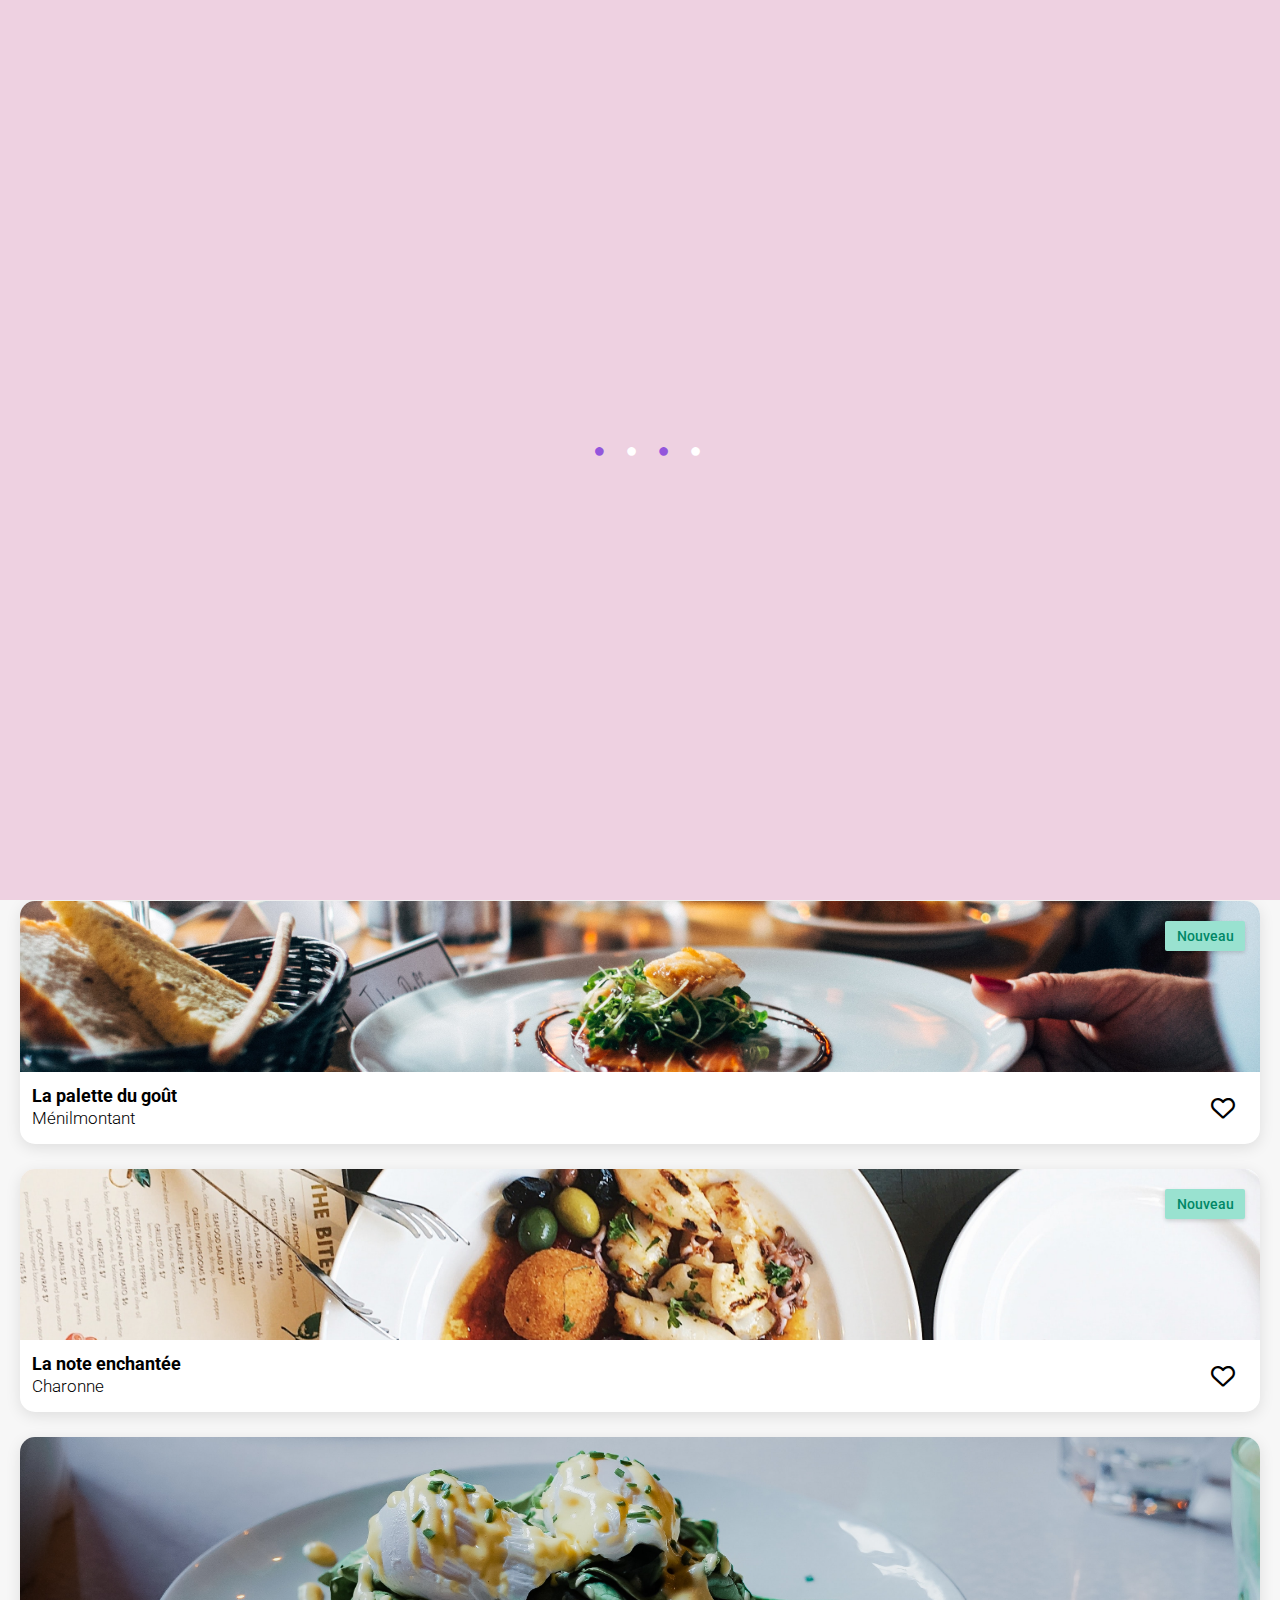
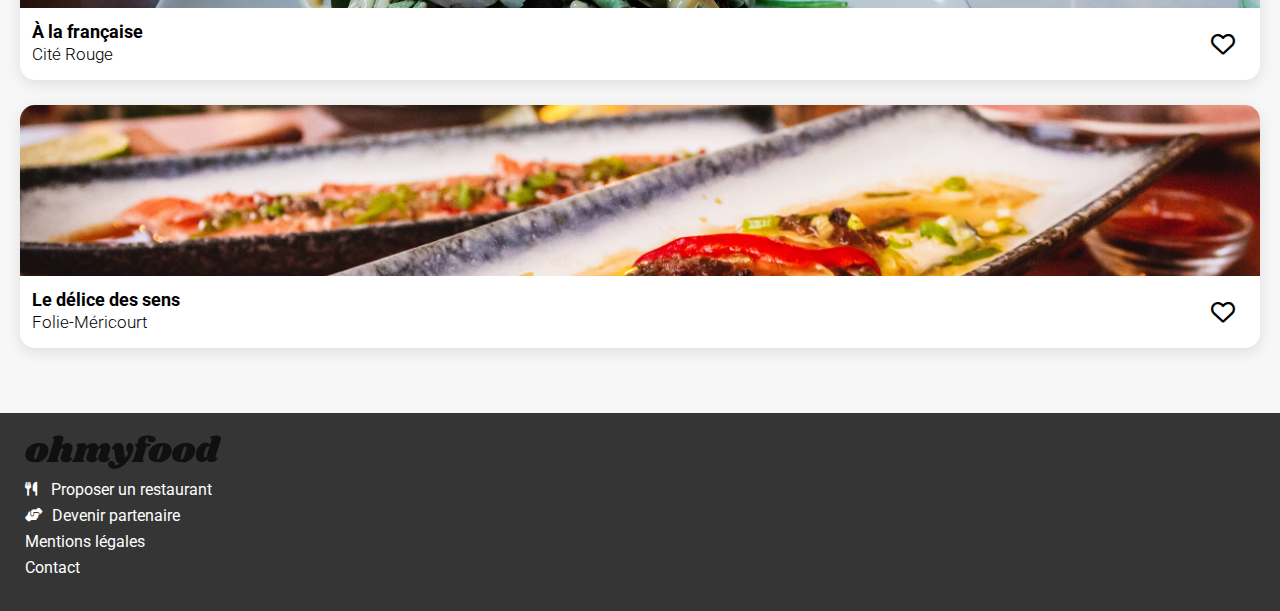
==== commit f01501b0: "footer tablette" ====
--- a/index.html
+++ b/index.html
@@ -135,27 +135,31 @@
     <!-- footer -->
     <footer class="footer">
 
-        <div class="footer_column">
+        <div class="icon_footer">
             <img src="assets/images/logo/ohmyfood@2x.svg" alt="logo_oh_my_food" class="icon_footer">
         </div>
 
-        <div class="footer_column">
-            <i class="fa-solid fa-utensils fa-sm"></i>
-            <a href="#" class="link_footer">Proposer un restaurant</a>
+        <div class="group_footer">
+            <div class="footer_column">
+                <i class="fa-solid fa-utensils fa-sm"></i>
+                <a href="#" class="link_footer">Proposer un restaurant</a>
+            </div>
+    
+            <div class="footer_column">
+                <i class="fa-solid fa-handshake-angle fa-sm"></i>
+                <a href="#" class="link_footer2">Devenir partenaire</a>
+            </div>
+    
+            <div class="footer_column">
+                <a href="#">Mentions légales</a>
+            </div>
+    
+            <div class="footer_column">
+                <a href="mailto:ohmyfood@contact.com" target="_blank">Contact</a>
+            </div>
         </div>
 
-        <div class="footer_column">
-            <i class="fa-solid fa-handshake-angle fa-sm"></i>
-            <a href="#" class="link_footer2">Devenir partenaire</a>
-        </div>
-
-        <div class="footer_column">
-            <a href="#">Mentions légales</a>
-        </div>
-
-        <div class="footer_column">
-            <a href="mailto:ohmyfood@contact.com" target="_blank">Contact</a>
-        </div>
+        
 
     </footer>    
 </body>
--- a/assets/style.css
+++ b/assets/style.css
@@ -294,6 +294,7 @@
 
 .container_function {
     display: flex;
+    align-items: center;
     width: 100%;
     height: 73px;
     background-color: #F6F6F6;
@@ -454,6 +455,80 @@
     margin-left: 5px ;
 }
 
-
-
-
+/*Media Queries Tablette*/ 
+
+@media screen and (min-width:768px) and (max-width: 1024px) {
+
+    .logo img {
+        width: 200px;
+        height: auto;
+    }
+
+    .explore_restaurants h1 {
+        font-size: 30px;
+    }
+
+    .functionning {
+    padding: 50px 40px 70px;
+    }
+
+    .cards_function {
+    width: 100%;
+    margin-top: 28px;
+    }
+
+    .main_function {
+    display: flex;
+    align-items: center;
+    gap: 20px;
+    }
+
+    .container_function {
+    padding: 25px 20px 25px 25px;
+    }
+
+    .text_function {
+    padding-left: 20px;
+    }
+
+    #restaurants_cards {
+        margin: 55px 40px 65px;
+    }
+
+    .section_small_cards {
+        display: flex;
+        flex-direction: row;
+        flex-wrap: wrap;
+        gap: 40px;
+    }
+
+    .card {
+        flex: 40%;  
+    }
+
+    .footer {
+        display: flex;
+        flex-direction: column;
+        justify-content: center;
+        padding-left: 50px;
+    }
+
+    .group_footer {
+        display: flex;
+        align-items: center;
+        gap: 45px;
+    }
+
+    .link_footer {
+        margin-left: 5px;
+    }
+    
+    .link_footer2 {
+        margin-left: 3px ;
+    }
+
+}
+
+
+
+
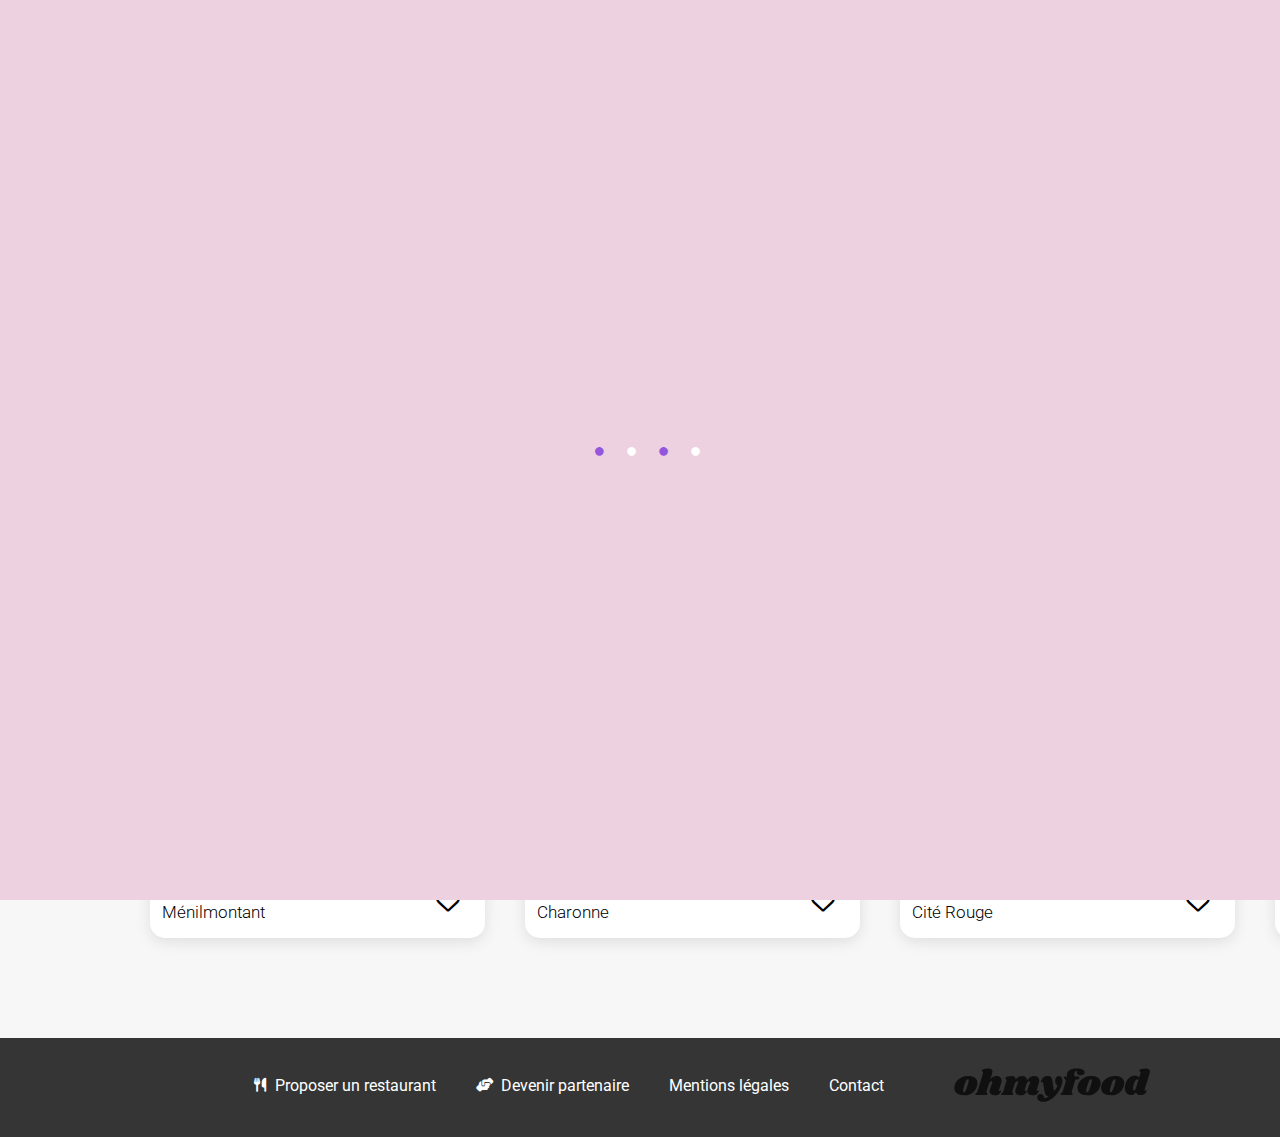
==== commit 346745ce: "alt" ====
--- a/index.html
+++ b/index.html
@@ -26,7 +26,7 @@
     
     <!-- Header -->
     <header class="logo">
-        <a href="index.html"> <img src="assets/images/logo/ohmyfood.png" alt=""></a>
+        <a href="index.html"> <img src="assets/images/logo/ohmyfood.png" alt="logo oh my food"></a>
     </header>
 
     <main>
@@ -94,7 +94,7 @@
                     <div class="new">
                         <p class="new_text">Nouveau</p>
                     </div>
-                    <img src="assets/images/restaurants/stil-u2Lp8tXIcjw-unsplash.jpg" alt="entrée saumon fumé salade verte et soja">
+                    <img src="assets/images/restaurants/stil-u2Lp8tXIcjw-unsplash.jpg" alt="plat de poisson blanc, croquettes de pomme de terre sauce tomate olives">
                     <div class="container_restaurant">
                         <h3>La note enchantée</h3>
                         <p class="text_restaurant">Charonne</p>
@@ -106,7 +106,7 @@
                 </a>
 
                 <a href="restaurants/menu_a_la_francaise.html" class="card">
-                    <img src="assets/images/restaurants/toa-heftiba-DQKerTsQwi0-unsplash.jpg" alt="entrée saumon fumé salade verte et soja">
+                    <img src="assets/images/restaurants/toa-heftiba-DQKerTsQwi0-unsplash.jpg" alt="oeufs mollets façon bénédicte">
                     <div class="container_restaurant">
                         <h3>À la française</h3>
                         <p class="text_restaurant">Cité Rouge</p>
@@ -118,7 +118,7 @@
                 </a>
 
                 <a href="restaurants/menu_le_delice_des_sens.html" class="card">
-                    <img src="assets/images/restaurants/louis-hansel-shotsoflouis-qNBGVyOCY8Q-unsplash.jpg" alt="entrée saumon fumé salade verte et soja">
+                    <img src="assets/images/restaurants/louis-hansel-shotsoflouis-qNBGVyOCY8Q-unsplash.jpg" alt="poisson grillé aux poivrons sauce asiatique">
                     <div class="container_restaurant">
                         <h3>Le délice des sens</h3>
                         <p class="text_restaurant">Folie-Méricourt</p>
@@ -136,7 +136,7 @@
     <footer class="footer">
 
         <div class="icon_footer">
-            <img src="assets/images/logo/ohmyfood@2x.svg" alt="logo_oh_my_food" class="icon_footer">
+            <img src="assets/images/logo/ohmyfood@2x.svg" alt="logo_oh_my_food">
         </div>
 
         <div class="group_footer">
--- a/assets/style.css
+++ b/assets/style.css
@@ -273,7 +273,7 @@
     transform: scale(1.05);
 }
 
-.circle{
+.circle {
     padding:5px;
     width:24px;
     background:#9356DC;
@@ -308,7 +308,6 @@
 .container_function:hover {
     box-shadow: 0px 4px 15px rgba(0, 0, 0, 0.35);
     background-color: #F5EDFF;
-    cursor: pointer;
 }
 
 .container_function:hover .fa-solid {
@@ -350,6 +349,8 @@
 .card:hover {
     box-shadow: 0px 4px 15px rgba(0, 0, 0, 0.25);
     filter: brightness(1.1);
+   
+
 }
 
 .card img {
@@ -416,7 +417,7 @@
     background-clip: text;
     -webkit-background-clip: text;
     z-index: 1;
-    opacity: 1;
+    opacity: 1;   
 }
 
 /*footer*/
@@ -439,10 +440,6 @@
     font-weight: 400;
 }
 
-.footer a:hover {
-    text-decoration: underline;
-}
-
 .footer_column {
     margin-top: 10px;
 }
@@ -457,7 +454,7 @@
 
 /*Media Queries Tablette*/ 
 
-@media screen and (min-width:768px) and (max-width: 1024px) {
+@media screen and (min-width:768px) and (max-width: 1023px) {
 
     .logo img {
         width: 200px;
@@ -526,9 +523,96 @@
     .link_footer2 {
         margin-left: 3px ;
     }
-
-}
-
-
-
-
+}
+
+/*Media Queries desktop*/
+@media screen and (min-width:1024px) {
+
+    .logo img {
+        width: 200px;
+        height: auto;
+    }
+    
+    .explore_restaurants h1 {
+        font-size: 40px;
+    }
+    
+    .functionning {
+        padding: 50px 140px 60px;
+    }
+    
+    .cards_function {
+        width: 100%;
+        margin-top: 28px;
+    }
+        
+    .main_function {
+        display: flex;
+        align-items: center;
+        gap: 37px;
+    }
+
+     .container_function {
+        padding: 25px 10px 25px 25px;
+    }
+    
+    .text_function {
+        padding-left: 20px;
+    }
+
+    #restaurants_cards {
+        margin: 45px 0px 80px 130px;
+    }
+
+    .card img {
+        width: 335px;
+    }
+
+    .section_small_cards {
+        display: flex;
+        flex-direction: row;
+        padding-bottom: 20px;
+        padding-left: 20px;
+        overflow-x: scroll;
+        gap: 40px;
+    }
+
+    .title_section_restaurants {
+        padding-left: 20px;
+    }
+
+    .footer {
+        display: flex;
+        flex-direction: row-reverse;
+        align-items: center;
+        padding-right: 130px;
+    }
+
+    .icon_footer {
+        display: flex;
+        margin-top: 8px;
+        padding-left: 70px;
+    }
+
+    .group_footer {
+        display: flex;
+        align-items: center;
+        gap: 40px;
+    }
+
+    .link_footer {
+        margin-left: 5px;
+    }
+    
+    .link_footer2 {
+        margin-left: 3px ;
+    }
+}
+
+
+
+
+
+
+
+
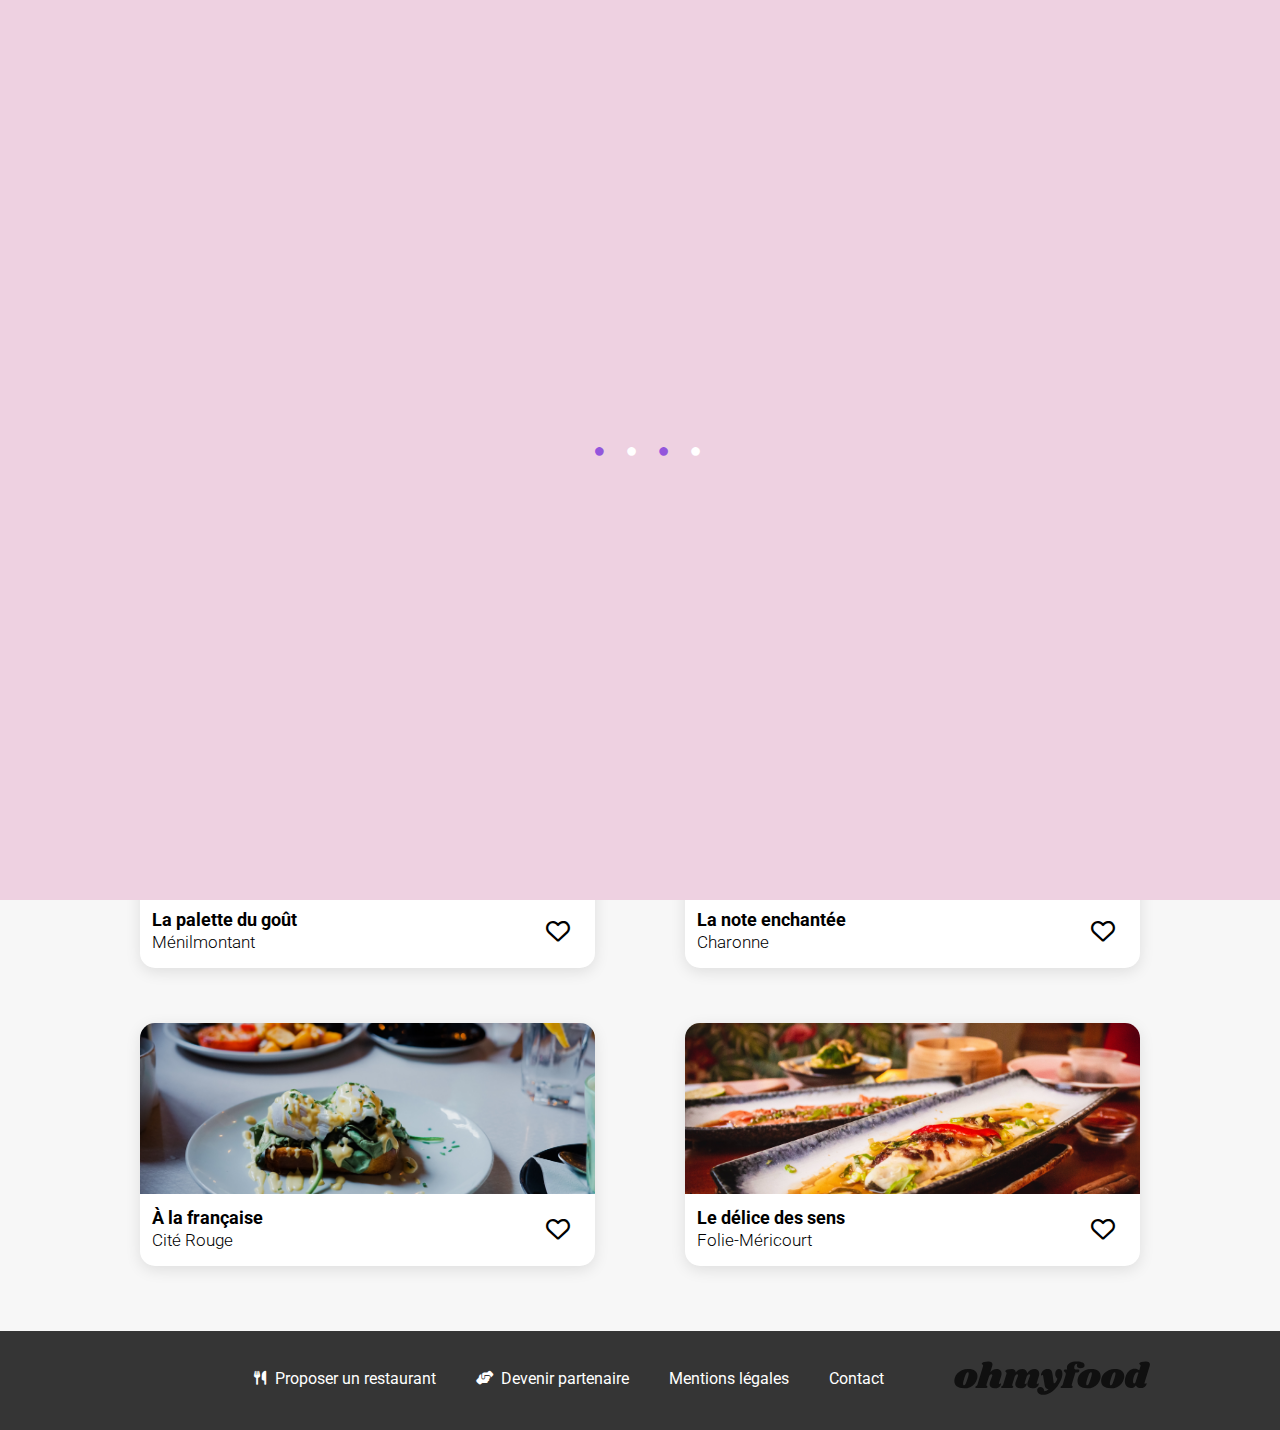
==== commit d3b40928: "nouvelle diposition cards accueil" ====
--- a/index.html
+++ b/index.html
@@ -6,6 +6,7 @@
     <meta name="viewport" content="width=device-width, initial-scale=1.0">
     <link rel="stylesheet" href="assets/style.css">
     <title>Oh My Food | Les meilleurs restaurants gastronomiques en un clic</title>
+    <meta name="description" content="Répertoire des meilleurs restaurants gastronomiques. Finis les temps d'attente au restaurant, composer, réserver et venez déguster directement votre menu dès votre arrivée !">
     <link rel="icon" type="images/png" sizes="16x16" href="assets/images/icons2-chef-hat-16.png">
     <link rel="preconnect" href="https://fonts.googleapis.com">
     <link rel="preconnect" href="https://fonts.gstatic.com" crossorigin>
@@ -47,29 +48,29 @@
     <!-- fonctionnement -->
         <section class="functionning">
             <h2>Fonctionnements</h2>
-                <div class="main_function">
-                    <div class="cards_function">
-                        <div class="circle">1</div>
-                        <div class="container_function">
-                            <i class="fa-sharp fa-solid fa-mobile-screen-button"></i>
-                            <p class="text_function">Choisissez un restaurant</p>
-                        </div>
-                    </div>
-                    <div class="cards_function">
-                        <div class="circle">2</div>
-                        <div class="container_function">
-                            <i class="fa-solid fa-bars"></i>
-                            <p class="text_function">Composer votre menu</p>
-                        </div>
-                    </div>
-                    <div class="cards_function">
-                        <div class="circle">3</div>
-                        <div class="container_function">
-                            <i class="fa-solid fa-store"></i>
-                            <p class="text_function">Déguster au restaurant</p>
-                        </div>
+            <div class="main_function">
+                <div class="cards_function">
+                    <div class="circle">1</div>
+                    <div class="container_function">
+                        <i class="fa-sharp fa-solid fa-mobile-screen-button"></i>
+                        <p class="text_function">Choisissez un restaurant</p>
                     </div>
                 </div>
+                <div class="cards_function">
+                    <div class="circle">2</div>
+                    <div class="container_function">
+                        <i class="fa-solid fa-bars"></i>
+                        <p class="text_function">Composer votre menu</p>
+                    </div>
+                </div>
+                <div class="cards_function">
+                    <div class="circle">3</div>
+                    <div class="container_function">
+                        <i class="fa-solid fa-store"></i>
+                        <p class="text_function">Déguster au restaurant</p>
+                    </div>
+                </div>
+            </div>
         </section>
     <!-- Restaurants -->
         <section id="restaurants_cards"> 
@@ -85,8 +86,8 @@
                         <p class="text_restaurant">Ménilmontant</p>
                     </div>
                     <div class="icons">
-                        <i class="fa-sharp fa-regular fa-heart fa-xl"></i>
-                        <i class="fa-sharp fa-solid fa-heart fa-xl"></i>  
+                        <i class="fa-sharp fa-regular fa-heart fa-xl icon-regular"></i>
+                        <i class="fa-sharp fa-solid fa-heart fa-xl icon-solid"></i>   
                     </div>   
                 </a>
 
@@ -100,8 +101,8 @@
                         <p class="text_restaurant">Charonne</p>
                     </div>
                     <div class="icons">
-                        <i class="fa-sharp fa-regular fa-heart fa-xl"></i>
-                        <i class="fa-sharp fa-solid fa-heart fa-xl"></i>  
+                        <i class="fa-sharp fa-regular fa-heart fa-xl icon-regular"></i>
+                        <i class="fa-sharp fa-solid fa-heart fa-xl icon-solid"></i>    
                     </div>
                 </a>
 
@@ -112,8 +113,8 @@
                         <p class="text_restaurant">Cité Rouge</p>
                     </div>
                     <div class="icons">
-                        <i class="fa-sharp fa-regular fa-heart fa-xl"></i>
-                        <i class="fa-sharp fa-solid fa-heart fa-xl"></i>  
+                        <i class="fa-sharp fa-regular fa-heart fa-xl icon-regular"></i>
+                        <i class="fa-sharp fa-solid fa-heart fa-xl icon-solid"></i>   
                     </div>
                 </a>
 
@@ -124,8 +125,8 @@
                         <p class="text_restaurant">Folie-Méricourt</p>
                     </div>
                     <div class="icons">
-                        <i class="fa-sharp fa-regular fa-heart fa-xl"></i>
-                        <i class="fa-sharp fa-solid fa-heart fa-xl"></i>  
+                        <i class="fa-sharp fa-regular fa-heart fa-xl icon-regular"></i>
+                        <i class="fa-sharp fa-solid fa-heart fa-xl icon-solid"></i>  
                     </div>
                 </a>
             </div>
@@ -158,9 +159,6 @@
                 <a href="mailto:ohmyfood@contact.com" target="_blank">Contact</a>
             </div>
         </div>
-
-        
-
     </footer>    
 </body>
 </html>--- a/assets/style.css
+++ b/assets/style.css
@@ -117,13 +117,6 @@
     color: #fff;
 }
 
-/*.title_loader {
-    color: #9356DC;
-    font-family: 'Shrikhand', cursive;
-    font-size: 25px;
-    margin-top: 30px;
-}*/
-
 @keyframes loader {
     0% {
         opacity: 1;
@@ -245,20 +238,25 @@
     border: none;
     font-weight: 500;
     color: #fff;
-    transition: all 0.3s ease-out 0.2s;
 }
 
 .button_explore:hover {
     box-shadow: 0px 4px 10px rgba(0, 0, 0, 0.35);
     cursor: pointer;
-    filter: brightness(1.15);
+    filter: brightness(1.2);
+    transition: all 0.3s ease-in-out 0.3s;
+}
+
+.button_explore:not(:hover) {
+    cursor: pointer;
+    transition: all 0.3s ease-in-out 0.3s;
 }
 
 /*fonctionnement*/
 
 .functionning {
     background-color: #ffff;
-    padding: 50px 20px 70px;
+    padding: 50px 25px 70px 20px;
 }
 
 .cards_function {
@@ -286,17 +284,12 @@
     z-index: 2;
 }
 
-.container_function .fa-mobile-screen-button, .container_function .fa-bars, .container_function .fa-store {
-    color: #7E7E7E;
-    transition: none;
-    opacity: 1;
-}
-
 .container_function {
     display: flex;
     align-items: center;
     width: 100%;
     height: 73px;
+    color: #7E7E7E;
     background-color: #F6F6F6;
     box-shadow: 0px 4px 15px rgba(0, 0, 0, 0.15);
     border-radius: 20px;
@@ -318,6 +311,7 @@
 
 .text_function {
     padding-left: 27px;
+    color: #000;
 }
 
 /*restaurants*/
@@ -349,8 +343,6 @@
 .card:hover {
     box-shadow: 0px 4px 15px rgba(0, 0, 0, 0.25);
     filter: brightness(1.1);
-   
-
 }
 
 .card img {
@@ -400,24 +392,29 @@
     padding-right: 25px;
 }
 
-i.fa-regular {
-    line-height: 1;
+i.icon-regular {
     margin-right: -24px;
 }
 
-i.fa-solid {
-    color: transparent;
-    line-height: 1;
-    transition: opacity 1s ease-in;
-    opacity: 0;
-}
-
-i.fa-solid:hover{
+i.icon-solid:hover { 
     background-image:linear-gradient(200.64deg, #9356DC -5.2%, #FF79DA 110.74%);
     background-clip: text;
     -webkit-background-clip: text;
-    z-index: 1;
-    opacity: 1;   
+    color: transparent;     
+    opacity: 1;
+    line-height: 1;  
+    cursor: pointer;
+    transition: opacity 0.8s ease-in 0.3s;
+}
+
+i.icon-solid:not(:hover) {
+    background-image:linear-gradient(200.64deg, #9356DC -5.2%, #FF79DA 110.74%);
+    background-clip: text;
+    -webkit-background-clip: text;
+    color: transparent;
+    line-height: 1;     
+    transition: opacity 0.8s ease-in 0.3s;
+    opacity: 0;
 }
 
 /*footer*/
@@ -538,7 +535,7 @@
     }
     
     .functionning {
-        padding: 50px 140px 60px;
+        padding: 50px 140px 80px;
     }
     
     .cards_function {
@@ -561,24 +558,19 @@
     }
 
     #restaurants_cards {
-        margin: 45px 0px 80px 130px;
-    }
-
-    .card img {
-        width: 335px;
+        margin: 55px 140px 65px;
     }
 
     .section_small_cards {
         display: flex;
         flex-direction: row;
-        padding-bottom: 20px;
-        padding-left: 20px;
-        overflow-x: scroll;
-        gap: 40px;
-    }
-
-    .title_section_restaurants {
-        padding-left: 20px;
+        flex-wrap: wrap;
+        row-gap: 55px;
+        column-gap: 90px;
+    }
+
+    .card {
+        flex: 40%;  
     }
 
     .footer {
